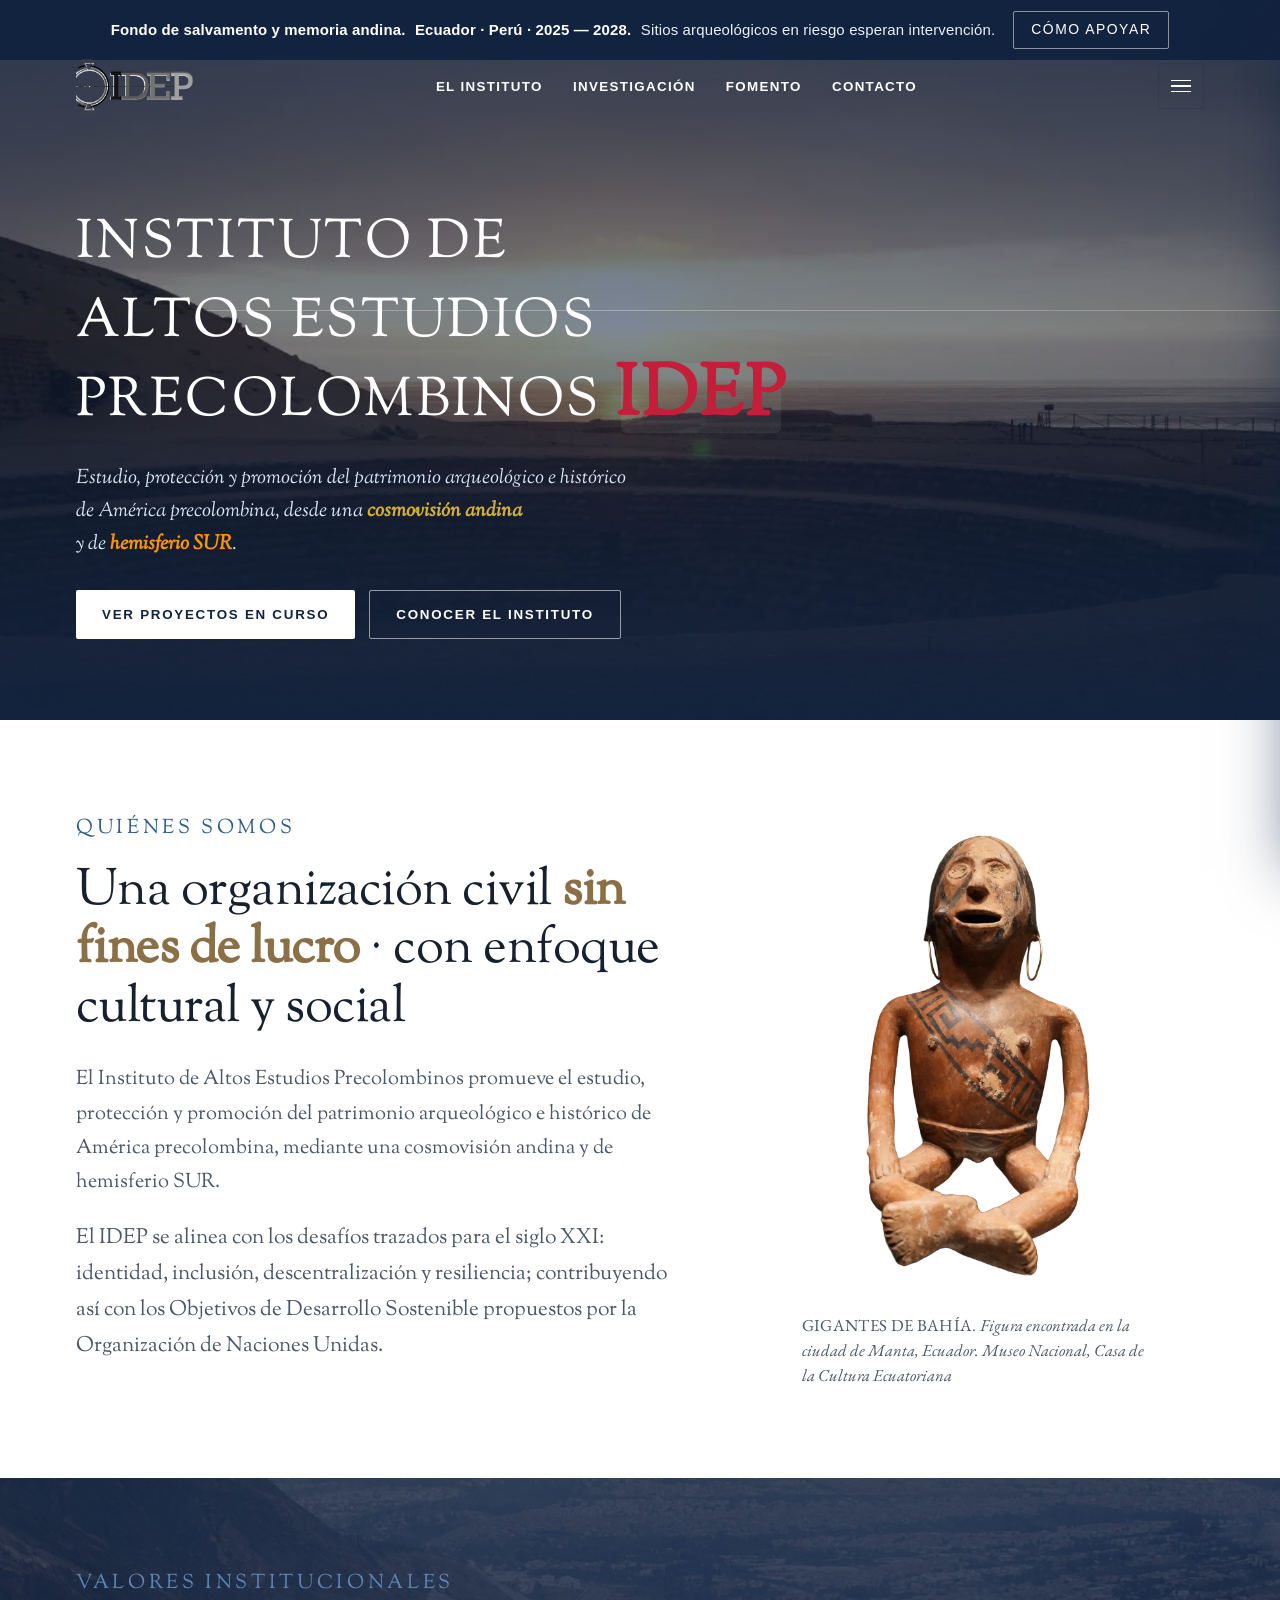
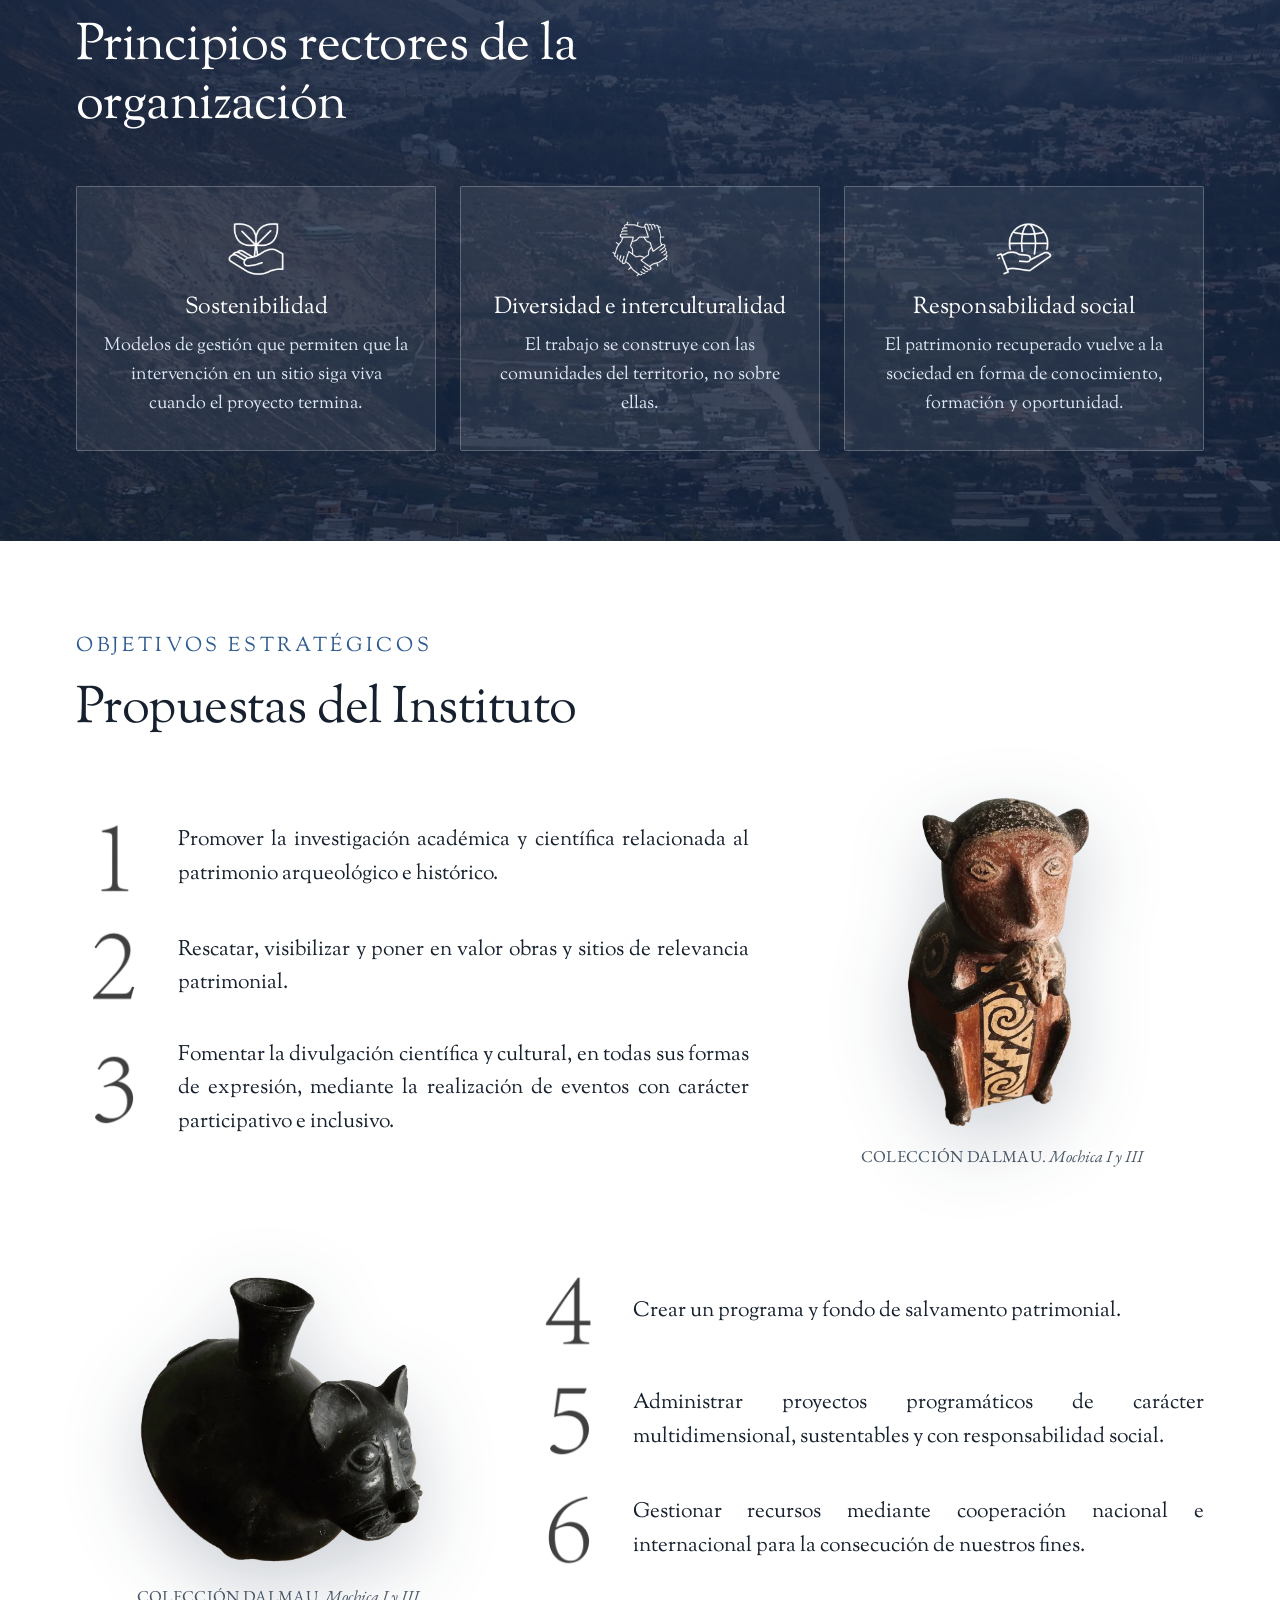
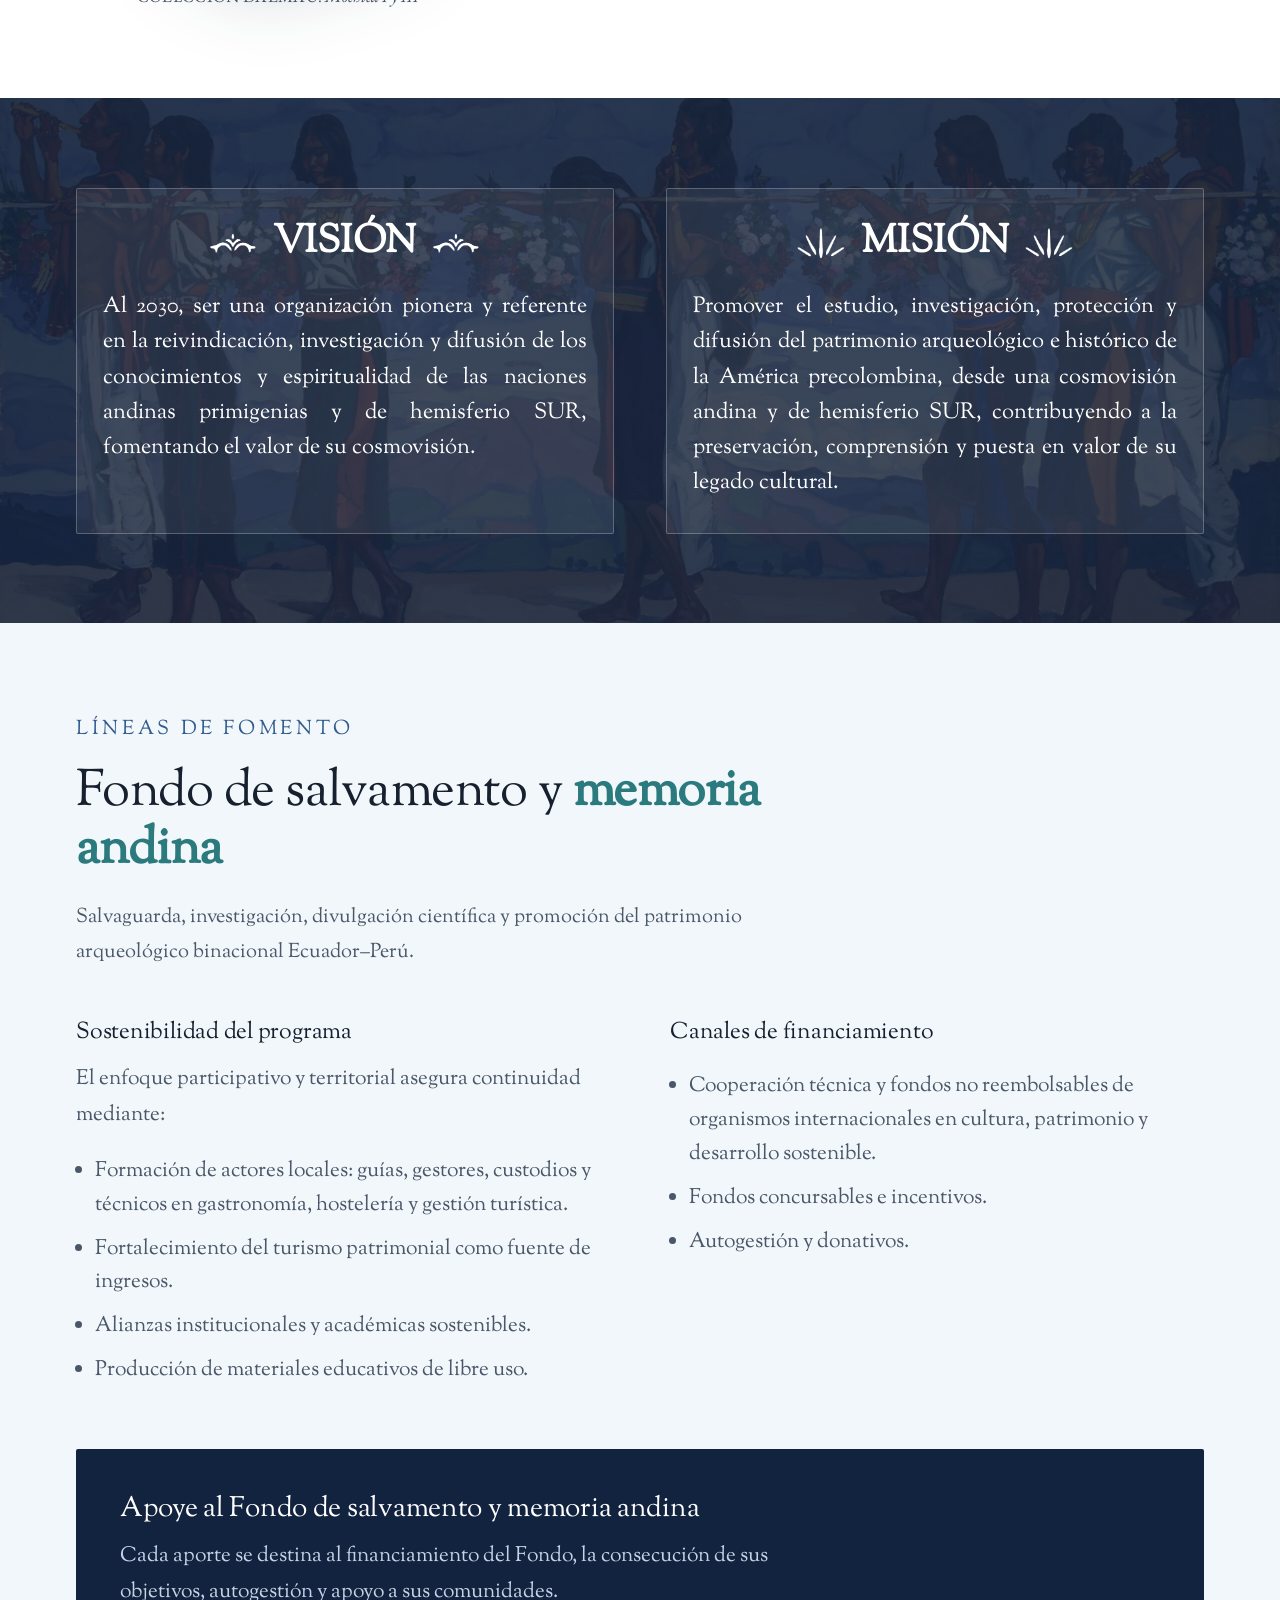
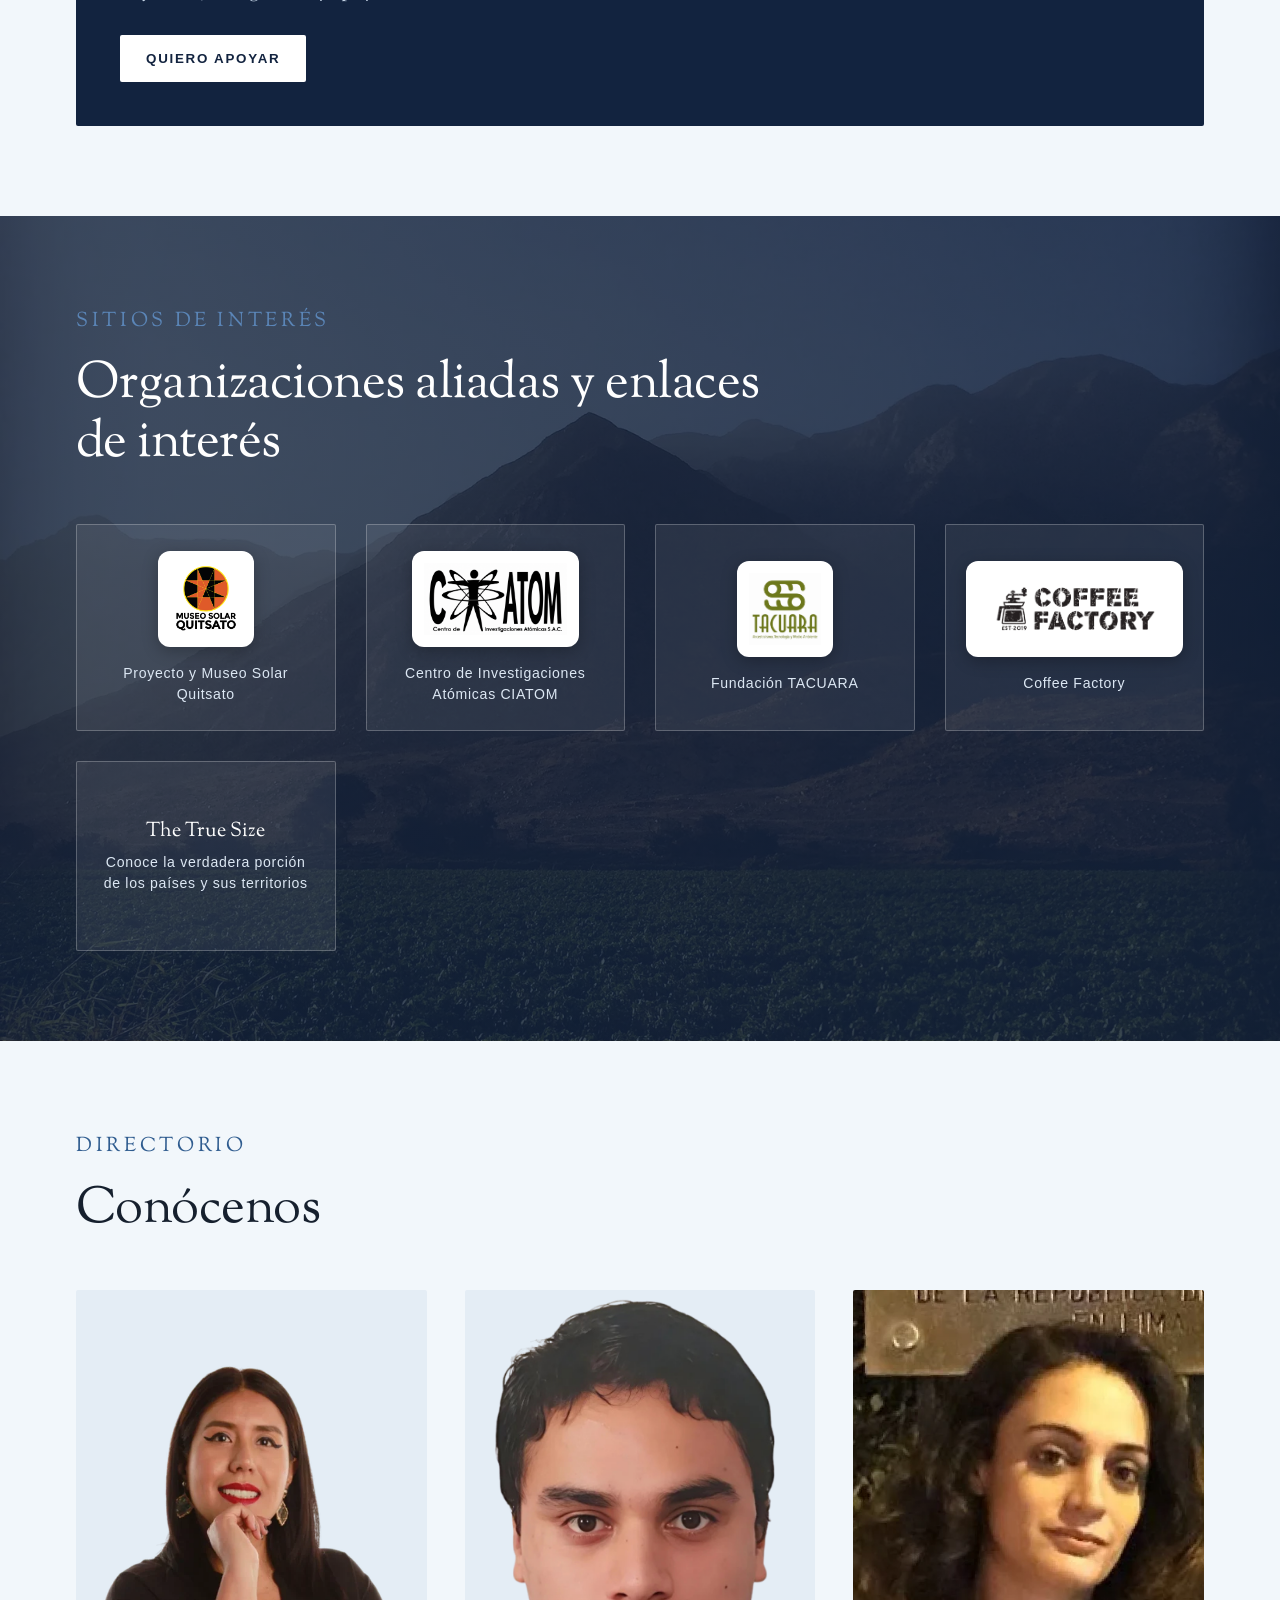
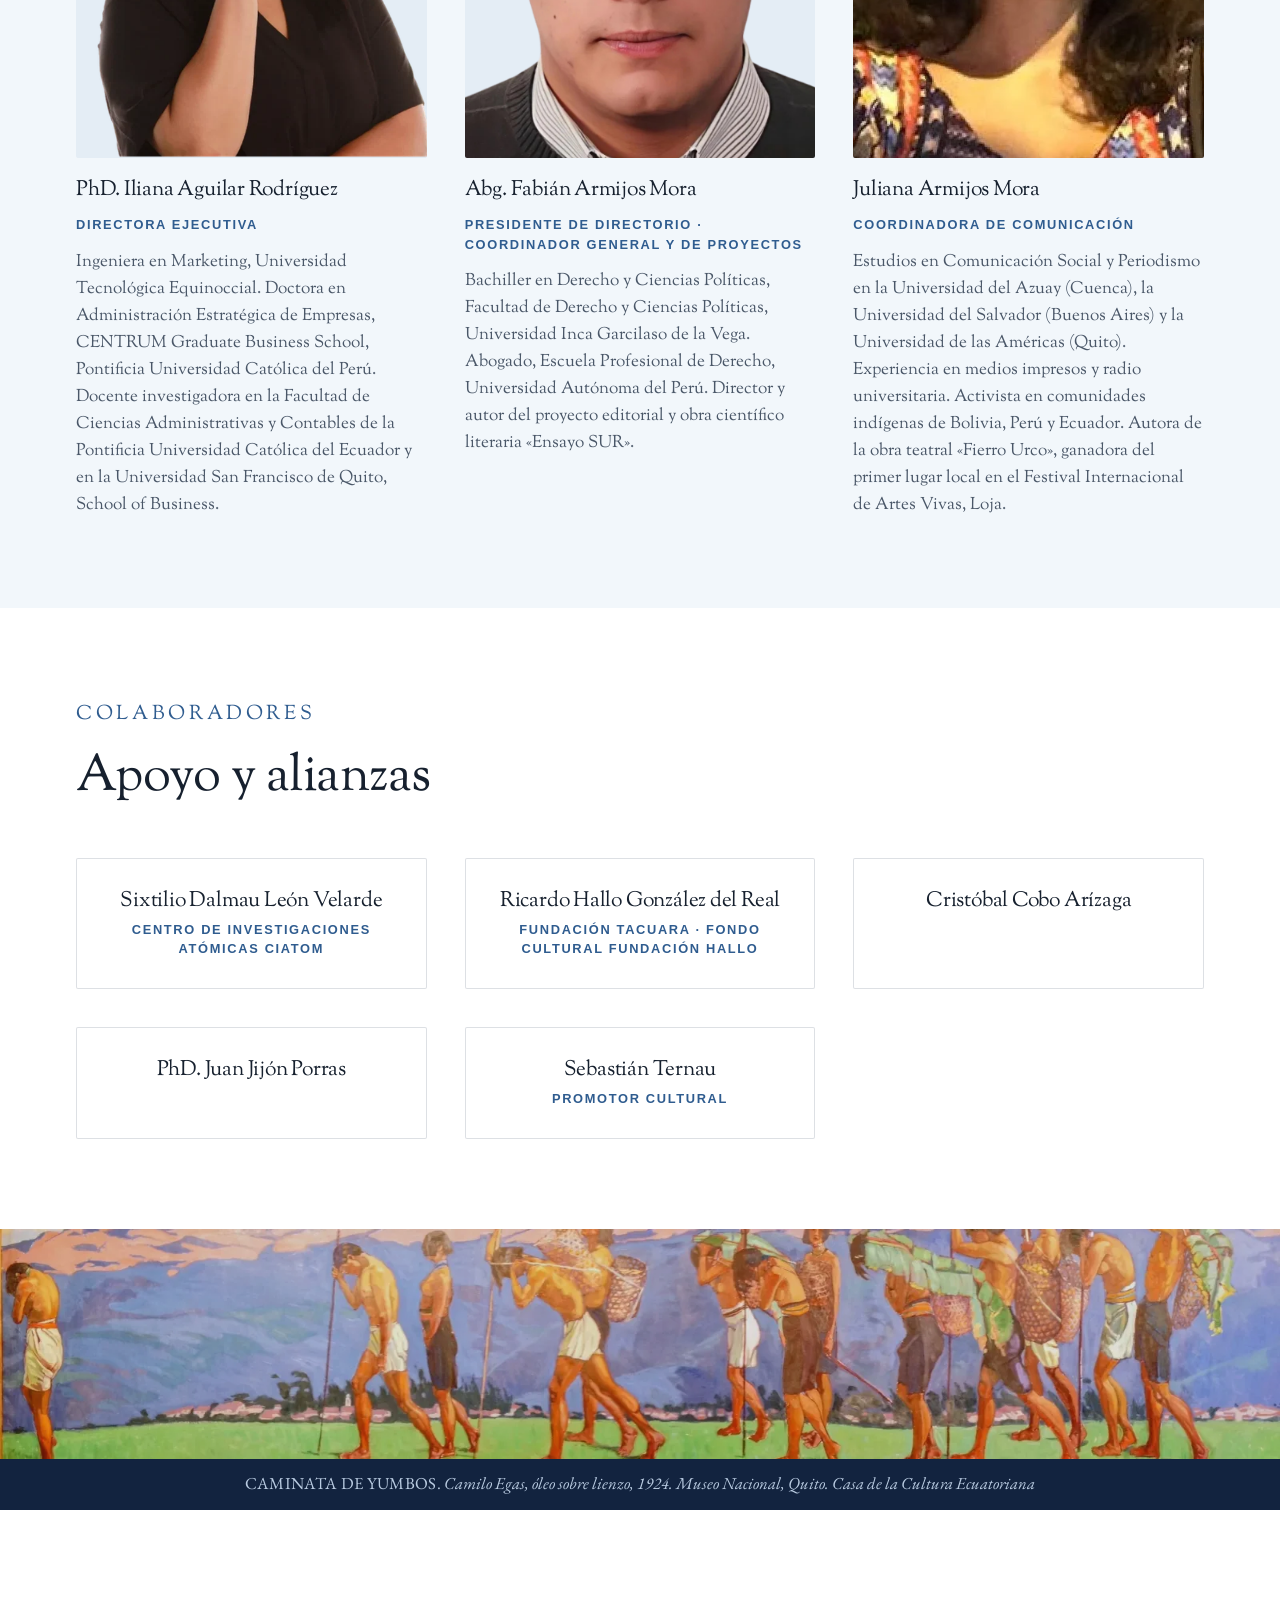
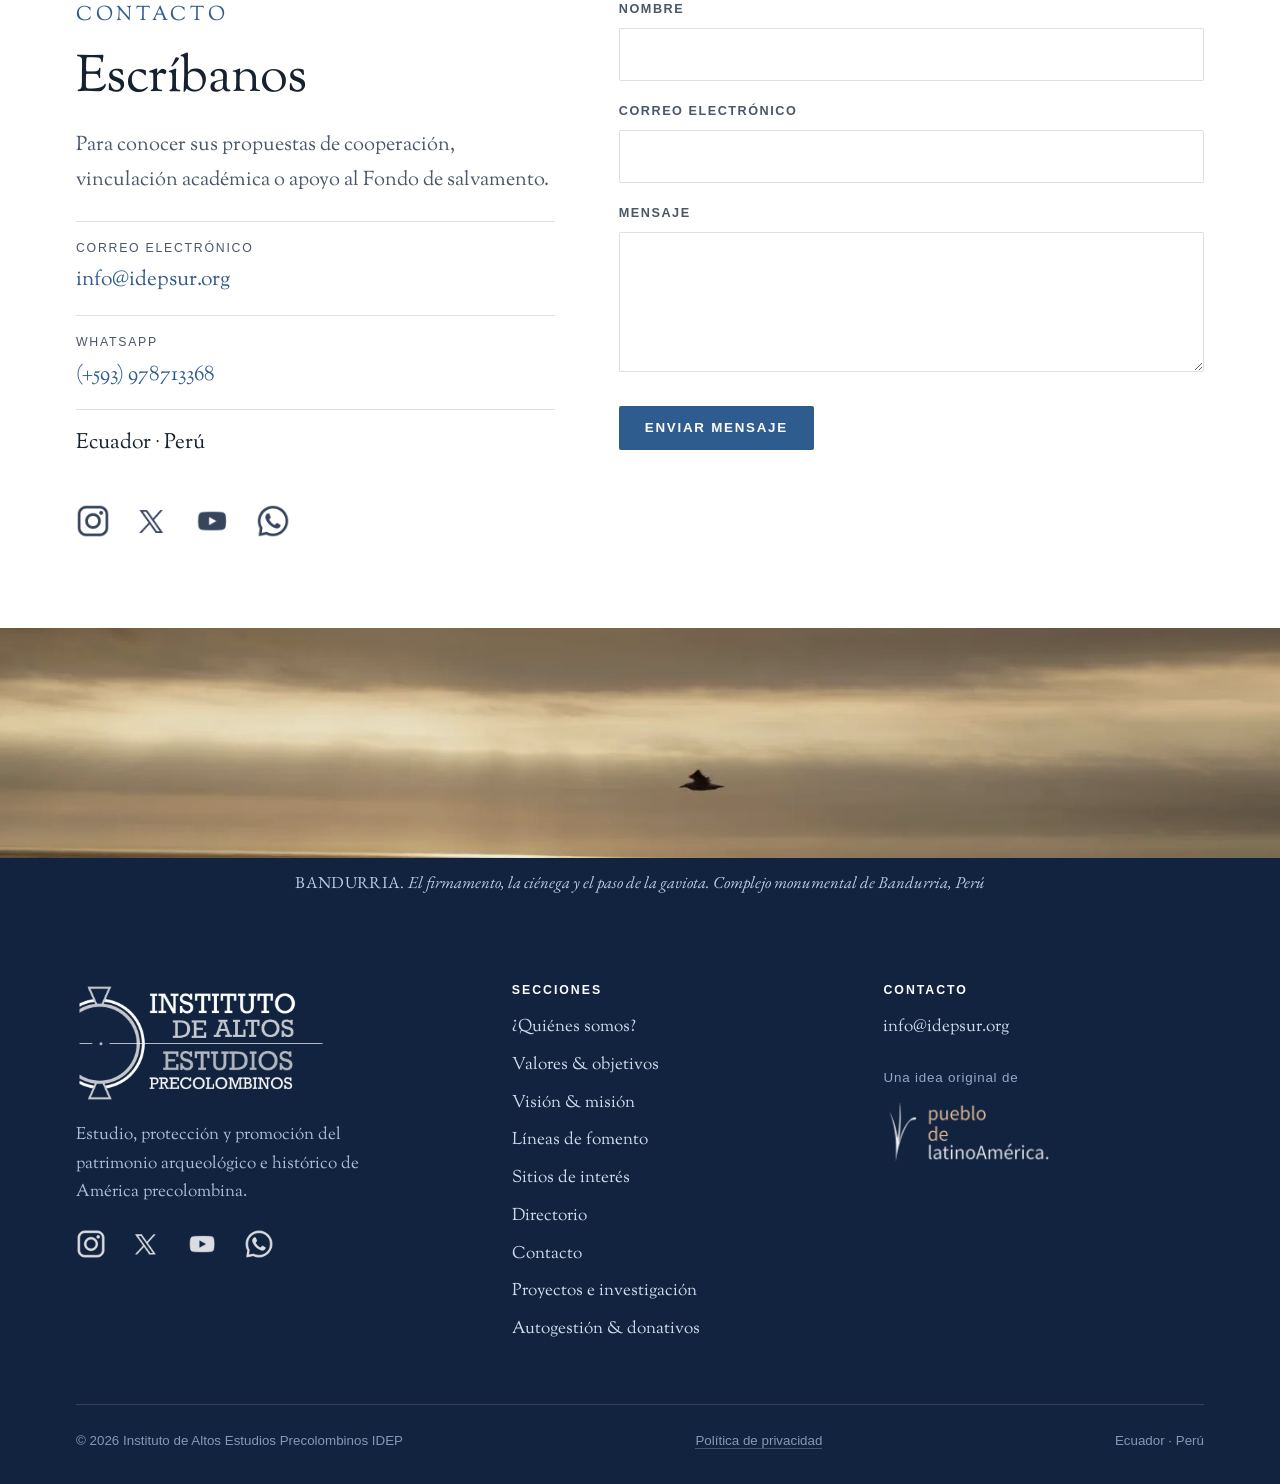
==== index.html @ 69eec89d "Add files via upload" ====
<!DOCTYPE html>
<html lang="es">
<head>
<meta charset="utf-8">
<meta name="viewport" content="width=device-width, initial-scale=1">

<!-- ===================================================================== -->
<!-- ##                                                                 ## -->
<!-- ##   QUITAR ESTA ETIQUETA ANTES DEL LANZAMIENTO OFICIAL            ## -->
<!-- ##                                                                 ## -->
<!-- ##   Mientras esté aquí, Google y los demás buscadores NO van a    ## -->
<!-- ##   mostrar el sitio en sus resultados. Es a propósito, para que  ## -->
<!-- ##   nadie encuentre la web mientras está en construcción.         ## -->
<!-- ##                                                                 ## -->
<!-- ##   El día del lanzamiento: borrar la línea <meta name="robots">  ## -->
<!-- ##   de abajo en index.html, proyectos-investigacion.html,         ## -->
<!-- ##   autogestion-donativos.html y privacidad.html.                 ## -->
<!-- ##   En gracias.html NO se borra: esa se queda siempre oculta.     ## -->
<!-- ##                                                                 ## -->
<!-- ===================================================================== -->
<meta name="robots" content="noindex, nofollow">
<!-- ===================================================================== -->

<title>IDEP · Instituto de Altos Estudios Precolombinos</title>
<meta name="description" content="Organización sin fines de lucro dedicada al estudio, protección y difusión del patrimonio arqueológico de América precolombina. Ecuador y Perú.">
<link rel="canonical" href="https://idepsur.org/">
<meta name="theme-color" content="#12233f">

<link rel="icon" href="assets/favicon.ico" sizes="any">
<link rel="icon" type="image/png" href="assets/favicon-512.png">
<link rel="apple-touch-icon" href="assets/apple-touch-icon.png">

<meta property="og:type" content="website">
<meta property="og:site_name" content="Instituto de Altos Estudios Precolombinos IDEP">
<meta property="og:locale" content="es_EC">
<meta property="og:url" content="https://idepsur.org/">
<meta property="og:title" content="IDEP · Instituto de Altos Estudios Precolombinos">
<meta property="og:description" content="Organización sin fines de lucro dedicada al estudio, protección y difusión del patrimonio arqueológico de América precolombina. Ecuador y Perú.">
<meta property="og:image" content="https://idepsur.org/assets/og-idep.jpg">
<meta property="og:image:secure_url" content="https://idepsur.org/assets/og-idep.jpg">
<meta property="og:image:type" content="image/jpeg">
<meta property="og:image:width" content="1200">
<meta property="og:image:height" content="630">
<meta name="twitter:card" content="summary_large_image">
<meta name="twitter:image" content="https://idepsur.org/assets/og-idep.jpg">

<link rel="preconnect" href="https://fonts.googleapis.com">
<link rel="preconnect" href="https://fonts.gstatic.com" crossorigin>
<link href="https://fonts.googleapis.com/css2?family=Bodoni+Moda:opsz,wght@6..96,400&family=EB+Garamond:ital@0;1&family=Sorts+Mill+Goudy:ital@0;1&display=swap" rel="stylesheet">
<link rel="stylesheet" href="assets/estilos.css">

<script src="assets/pixel.js"></script>
<noscript><img height="1" width="1" style="display:none" alt=""
src="https://www.facebook.com/tr?id=1376010187844881&ev=PageView&noscript=1"></noscript>
</head>
<body>

<!--#CHROME-SUPERIOR#-->
<!-- CORRECCIÓN 1 · la barra lleva "Ecuador · Perú · 2025 — 2028".
     Las tres frases van en <span> separados para poder quebrarlas
     en tres líneas centradas en celular (PARTE 2.7). -->
<div class="barra-apoyo">
  <div class="wrap">
    <span>
      <span class="frase"><strong>Fondo de salvamento y memoria andina.</strong></span>
      <span class="frase"><strong>Ecuador · Perú · 2025 — 2028.</strong></span>
      <span class="frase">Sitios arqueológicos en riesgo esperan intervención.</span>
    </span>
    <a href="autogestion-donativos.html">Cómo apoyar</a>
  </div>
</div>

<!-- CORRECCIÓN 2 · logo de siglas. CORRECCIÓN 3 · botón de tres líneas, sin la palabra "Menú". -->
<header class="cabecera" id="cabecera">
  <div class="wrap">
    <a class="marca" href="#inicio" aria-label="IDEP, inicio">
      <img class="logo-claro" src="assets/img/logo-fondo-oscuro-web.png" width="720" height="351" alt="IDEP">
      <img class="logo-oscuro" src="assets/img/logo-siglas-oscuro-recortado.png" width="720" height="351" alt="IDEP">
    </a>

    <!-- Submenú desplegable, solo escritorio (min-width:1024px). -->
    <nav class="nav-desk" aria-label="Secciones del sitio">
      <div class="nav-item">
        <a class="nav-titulo" href="#quienes">EL INSTITUTO</a>
        <div class="nav-panel">
          <a href="#quienes"><span class="txt">¿Quiénes somos?</span><span class="ir">Ir a la página</span></a>
          <a href="#valores"><span class="txt">Valores &amp; objetivos</span><span class="ir">Ir a la página</span></a>
          <a href="#mision"><span class="txt">Visión &amp; misión</span><span class="ir">Ir a la página</span></a>
          <a href="#enlaces"><span class="txt">Sitios de interés</span><span class="ir">Ir a la página</span></a>
          <a href="#directorio"><span class="txt">Directorio</span><span class="ir">Ir a la página</span></a>
        </div>
      </div>
      <div class="nav-item">
        <a class="nav-titulo" href="proyectos-investigacion.html#lineas">INVESTIGACIÓN</a>
        <div class="nav-panel">
          <a href="proyectos-investigacion.html#lineas"><span class="txt">Líneas de trabajo</span><span class="ir">Ir a la página</span></a>
          <a href="proyectos-investigacion.html#sitios"><span class="txt">Sitios de intervención</span><span class="ir">Ir a la página</span></a>
          <a href="proyectos-investigacion.html#divulgacion"><span class="txt">Investigación &amp; divulgación</span><span class="ir">Ir a la página</span></a>
        </div>
      </div>
      <div class="nav-item">
        <a class="nav-titulo" href="#fomento">FOMENTO</a>
        <div class="nav-panel">
          <a href="#fomento"><span class="txt">Fondo de salvamento</span><span class="ir">Ir a la página</span></a>
          <a href="autogestion-donativos.html#ensayo"><span class="txt">Ensayo SUR</span><span class="ir">Ir a la página</span></a>
          <a href="autogestion-donativos.html#paquetes"><span class="txt">Paquetes de aporte</span><span class="ir">Ir a la página</span></a>
        </div>
      </div>
      <a class="nav-titulo nav-directo" href="#contacto">CONTACTO</a>
    </nav>

    <button class="btn-menu" id="btnMenu" aria-expanded="false" aria-controls="panel" aria-label="Abrir menú">
      <span class="barras" aria-hidden="true"><i></i><i></i><i></i></span>
    </button>
  </div>
</header>

<div class="velo" id="velo"></div>

<nav class="panel" id="panel" aria-label="Menú principal">
  <div class="panel-cab">
    <span>Secciones</span>
    <button class="cerrar" id="btnCerrar" aria-label="Cerrar menú">&times;</button>
  </div>
  <div class="panel-cuerpo">
    <a class="item" href="#inicio" aria-current="page">Inicio</a>
    <a class="item" href="#quienes">¿Quiénes somos?</a>
    <a class="item" href="#valores">Valores &amp; objetivos</a>
    <a class="item" href="#mision">Visión &amp; misión</a>
    <a class="item" href="#fomento">Líneas de fomento</a>
    <a class="item" href="#enlaces">Sitios de interés</a>
    <a class="item" href="#directorio">Directorio</a>
    <a class="item" href="#contacto">Contacto</a>

    <div class="grupo-otras">
      <p class="rotulo">Explorar</p>
      <a class="item externo" href="proyectos-investigacion.html">
        <span>Proyectos e investigación</span>
        <svg viewBox="0 0 24 24" fill="none" stroke="currentColor" stroke-width="1.6"
             stroke-linecap="round" stroke-linejoin="round" aria-hidden="true">
          <path d="M18 13v6a2 2 0 0 1-2 2H5a2 2 0 0 1-2-2V8a2 2 0 0 1 2-2h6"/>
          <path d="M15 3h6v6"/><path d="M10 14L21 3"/>
        </svg>
      </a>
      <a class="item externo" href="autogestion-donativos.html">
        <span>Autogestión &amp; donativos</span>
        <svg viewBox="0 0 24 24" fill="none" stroke="currentColor" stroke-width="1.6"
             stroke-linecap="round" stroke-linejoin="round" aria-hidden="true">
          <path d="M18 13v6a2 2 0 0 1-2 2H5a2 2 0 0 1-2-2V8a2 2 0 0 1 2-2h6"/>
          <path d="M15 3h6v6"/><path d="M10 14L21 3"/>
        </svg>
      </a>
    </div>
  </div>
</nav>
<!--#/CHROME-SUPERIOR#-->

<!-- CORRECCIÓN 4 · sin el rótulo "Ecuador · Perú · 2025 — 2028" encima,
     título en mayúsculas con IDEP, y bajada sin "el", "la", "la".
     PARTE 2.2 · "IDEP" va pegado a "PRECOLOMBINOS" con un espacio duro. -->
<section class="portada" id="inicio">
  <img class="portada-fondo" id="portadaFondo" src="assets/img/hero-plaza.webp"
    srcset="assets/img/hero-plaza-800.webp 800w, assets/img/hero-plaza-1280.webp 1280w, assets/img/hero-plaza.webp 1922w"
    sizes="100vw" width="1922" height="1080" fetchpriority="high" decoding="async" alt="">
  <div class="wrap">
    <h1>INSTITUTO DE <span style="white-space:nowrap">ALTOS ESTUDIOS</span> PRECOLOMBINOS&nbsp;<strong>IDEP</strong></h1>
    <p class="sub">Estudio, protección y promoción del patrimonio arqueológico e histórico de América precolombina, desde una <span class="resalte-bold" style="color:#d4af37">cosmovisión andina</span> <span style="white-space:nowrap">y de <span class="resalte-bold" style="color:#ff9500">hemisferio SUR</span>.</span></p>
    <div class="acciones">
      <a class="btn btn-solido" href="proyectos-investigacion.html">Ver proyectos en curso</a>
      <a class="btn btn-linea" href="#quienes">Conocer el instituto</a>
    </div>
  </div>
</section>

<!-- CORRECCIÓN 10 · título sin punto final. CORRECCIÓN 11 · imagen sin fondo.
     CORRECCIÓN 24 · pie de foto del cuadro. -->
<section id="quienes">
  <div class="wrap dos-col">
    <div class="rv">
      <p class="kicker">Quiénes somos</p>
      <h2>Una organización civil <span class="resalte-bold" style="color:#8b6f47">sin fines de lucro</span> · con enfoque cultural y social</h2>
      <p class="lead" style="margin-top:24px">El Instituto de Altos Estudios Precolombinos promueve el estudio, protección y promoción del patrimonio arqueológico e histórico de América precolombina, mediante una cosmovisión andina y de hemisferio SUR.</p>
      <p style="color:var(--tinta-suave)">El IDEP se alinea con los desafíos trazados para el siglo XXI: identidad, inclusión, descentralización y resiliencia; contribuyendo así con los Objetivos de Desarrollo Sostenible propuestos por la Organización de Naciones Unidas.</p>
    </div>
    <figure class="rv">
      <img src="assets/img/pieza-sedente.webp" width="1100" height="1533" loading="lazy" decoding="async" alt="Figura cerámica precolombina en posición sedente">
      <figcaption><span class="pie-titulo">Gigantes de Bahía.</span> <em>Figura encontrada en la ciudad de Manta, Ecuador. Museo Nacional, Casa de la Cultura Ecuatoriana</em></figcaption>
    </figure>
  </div>
</section>

<!-- CORRECCIÓN 12 · título nuevo, números sin cero, íconos.
     PARTE 2.3 · los tres íconos igualados (archivos *-igual.png). -->
<section class="celeste" id="valores">
  <div class="wrap">
    <div class="cab-seccion rv">
      <p class="kicker">Valores institucionales</p>
      <h2>Principios rectores de la organización</h2>
    </div>
    <div class="valores">
      <article class="valor">
        <div class="icono"><img src="assets/img/valor-sostenibilidad-igual.png" width="400" height="400" loading="lazy" decoding="async" alt=""></div>
        <h3>Sostenibilidad</h3>
        <p>Modelos de gestión que permiten que la intervención en un sitio siga viva cuando el proyecto termina.</p>
      </article>
      <article class="valor">
        <div class="icono"><img src="assets/img/valor-diversidad-igual.png" width="400" height="400" loading="lazy" decoding="async" alt=""></div>
        <h3>Diversidad e interculturalidad</h3>
        <p>El trabajo se construye con las comunidades del territorio, no sobre ellas.</p>
      </article>
      <article class="valor">
        <div class="icono"><img src="assets/img/valor-responsabilidad-igual.png" width="400" height="400" loading="lazy" decoding="async" alt=""></div>
        <h3>Responsabilidad social</h3>
        <p>El patrimonio recuperado vuelve a la sociedad en forma de conocimiento, formación y oportunidad.</p>
      </article>
    </div>
  </div>
</section>

<!-- CORRECCIÓN 13 y PARTE 2.6 · fondo BLANCO, números grandes en Bodoni Moda
     centrados verticalmente respecto al texto, con las dos piezas.
     Sigue el modelo de mockup-objetivos.html. -->
<section id="objetivos">
  <div class="wrap">
    <div class="cab-seccion rv">
      <p class="kicker">Objetivos estratégicos</p>
      <h2>Propuestas del Instituto</h2>
    </div>

    <div class="objetivos-zona">
    <div class="bloque rv">
      <div class="objetivos-txt">
        <div class="objetivo">
          <span class="n"><img src="assets/img/numero1-objetivos-estrategicos.webp" width="320" height="320" loading="lazy" decoding="async" alt="1"></span>
          <p>Promover la investigación académica y científica relacionada al patrimonio arqueológico e histórico.</p>
        </div>
        <div class="objetivo">
          <span class="n"><img src="assets/img/numero2-objetivos-estrategicos.webp" width="320" height="320" loading="lazy" decoding="async" alt="2"></span>
          <p>Rescatar, visibilizar y poner en valor obras y sitios de relevancia patrimonial.</p>
        </div>
        <div class="objetivo">
          <span class="n"><img src="assets/img/numero3-objetivos-estrategicos.webp" width="320" height="320" loading="lazy" decoding="async" alt="3"></span>
          <p>Fomentar la divulgación científica y cultural, en todas sus formas de expresión, mediante la realización de eventos con carácter participativo e inclusivo.</p>
        </div>
      </div>
      <div class="pieza">
        <figure>
          <img src="assets/img/pieza-felino.webp" loading="lazy" decoding="async" alt="Vasija cerámica precolombina con figura felina">
          <figcaption><span class="pie-titulo">Colección DALMAU.</span> <em>Mochica I y III</em></figcaption>
        </figure>
      </div>
    </div>

    <div class="bloque invertido rv">
      <div class="pieza">
        <figure>
          <img src="assets/img/pieza-felino-negro.webp" loading="lazy" decoding="async" alt="Vasija cerámica precolombina de cerámica negra">
          <figcaption><span class="pie-titulo">Colección DALMAU.</span> <em>Mochica I y III</em></figcaption>
        </figure>
      </div>
      <div class="objetivos-txt">
        <div class="objetivo">
          <span class="n"><img src="assets/img/numero4-objetivos-estrategicos.webp" width="320" height="320" loading="lazy" decoding="async" alt="4"></span>
          <p>Crear un programa y fondo de salvamento patrimonial.</p>
        </div>
        <div class="objetivo">
          <span class="n"><img src="assets/img/numero5-objetivos-estrategicos.webp" width="320" height="320" loading="lazy" decoding="async" alt="5"></span>
          <p>Administrar proyectos programáticos de carácter multidimensional, sustentables y con responsabilidad social.</p>
        </div>
        <div class="objetivo">
          <span class="n"><img src="assets/img/numero6-objetivos-estrategicos.webp" width="320" height="320" loading="lazy" decoding="async" alt="6"></span>
          <p>Gestionar recursos mediante cooperación nacional e internacional para la consecución de nuestros fines.</p>
        </div>
      </div>
    </div>
    </div>
  </div>
</section>

<!-- Visión y misión · una sola sección con fondo compartido azul marino,
     en dos columnas iguales en escritorio y apiladas en celular. -->
<section class="vm">
  <div class="wrap vm-grid">
    <div class="vm-col" id="vision">
      <p class="titulo-vm"><img src="assets/img/simbolo-1.png" alt="" loading="lazy">Visión<img src="assets/img/simbolo-1.png" alt="" loading="lazy"></p>
      <p class="texto-vm rv">Al 2030, ser una organización pionera y referente en la reivindicación, investigación y difusión de los conocimientos y espiritualidad de las naciones andinas primigenias y de hemisferio SUR, fomentando el valor de su cosmovisión.</p>
    </div>
    <div class="vm-col" id="mision">
      <p class="titulo-vm"><img src="assets/img/simbolo-2.png" alt="" loading="lazy">Misión<img src="assets/img/simbolo-2.png" alt="" loading="lazy"></p>
      <p class="texto-vm rv">Promover el estudio, investigación, protección y difusión del patrimonio arqueológico e histórico de la América precolombina, desde una cosmovisión andina y de hemisferio SUR, contribuyendo a la preservación, comprensión y puesta en valor de su legado cultural.</p>
    </div>
  </div>
</section>

<!-- CORRECCIÓN 17 · el cuadro azul cambia de título y lleva a donativos. -->
<section class="celeste" id="fomento">
  <div class="wrap">
    <div class="cab-seccion rv">
      <p class="kicker">Líneas de fomento</p>
      <h2>Fondo de salvamento y <span class="resalte-bold" style="color:#2b7a7d">memoria andina</span></h2>
      <p class="lead">Salvaguarda, investigación, divulgación científica y promoción del patrimonio arqueológico binacional Ecuador–Perú.</p>
    </div>

    <div class="fomento-grid">
      <div class="bloque-lista rv">
        <h3>Sostenibilidad del programa</h3>
        <p style="color:var(--tinta-suave);margin-top:0">El enfoque participativo y territorial asegura continuidad mediante:</p>
        <ul>
          <li>Formación de actores locales: guías, gestores, custodios y técnicos en gastronomía, hostelería y gestión turística.</li>
          <li>Fortalecimiento del turismo patrimonial como fuente de ingresos.</li>
          <li>Alianzas institucionales y académicas sostenibles.</li>
          <li>Producción de materiales educativos de libre uso.</li>
        </ul>
      </div>
      <div class="bloque-lista rv">
        <h3>Canales de financiamiento</h3>
        <ul style="margin-top:24px">
          <li>Cooperación técnica y fondos no reembolsables de organismos internacionales en cultura, patrimonio y desarrollo sostenible.</li>
          <li>Fondos concursables e incentivos.</li>
          <li>Autogestión y donativos.</li>
        </ul>
      </div>
    </div>

    <div class="caja-apoyo rv">
      <h3>Apoye al Fondo de salvamento y memoria andina</h3>
      <p>Cada aporte se destina al financiamiento del Fondo, la consecución de sus objetivos, autogestión y apoyo a sus comunidades.</p>
      <a class="btn btn-solido" href="autogestion-donativos.html">Quiero apoyar</a>
    </div>
  </div>
</section>

<!-- CORRECCIÓN 19 · título nuevo. PARTE 2.10 · cuatro logos y una entrada de solo texto. -->
<section id="enlaces">
  <div class="wrap">
    <div class="cab-seccion rv">
      <p class="kicker">Sitios de interés</p>
      <h2>Organizaciones aliadas y enlaces de interés</h2>
    </div>
    <div class="aliados">
      <a class="aliado rv" href="https://quitsato.org/" target="_blank" rel="noopener">
        <span class="marco"><img src="assets/img/aliados/quitsato.png" width="512" height="512" loading="lazy" decoding="async" alt="Quitsato"></span>
        <span class="nombre">Proyecto y Museo Solar Quitsato</span>
      </a>
      <a class="aliado rv" href="https://ciatom.com/" target="_blank" rel="noopener">
        <span class="marco"><img src="assets/img/aliados/ciatom.png" width="1768" height="890" loading="lazy" decoding="async" alt="CIATOM"></span>
        <span class="nombre">Centro de Investigaciones Atómicas CIATOM</span>
      </a>
      <a class="aliado rv" href="https://www.instagram.com/tacuara.ec/" target="_blank" rel="noopener">
        <span class="marco"><img src="assets/img/aliados/tacuara.png" width="1254" height="1254" loading="lazy" decoding="async" alt="Fundación TACUARA"></span>
        <span class="nombre">Fundación TACUARA</span>
      </a>
      <div class="aliado rv">
        <span class="marco"><img src="assets/img/aliados/coffee-factory.png" width="1743" height="648" loading="lazy" decoding="async" alt="Coffee Factory"></span>
        <span class="nombre">Coffee Factory</span>
      </div>
      <a class="aliado solo-texto rv" href="https://thetruesize.com/" target="_blank" rel="noopener">
        <span class="titulo">The True Size</span>
        <span class="nombre">Conoce la verdadera porción de los países y sus territorios</span>
      </a>
    </div>
  </div>
</section>

<!-- CORRECCIÓN 20 · "Directiva" pasa a "Directorio" y el título a "Conócenos".
     PARTE 2.4 · es una sección separada de "Quiénes somos".
     PARTE 2.5 · Juliana queda con el recuadro de fotografía pendiente.
     Va justo antes de Contacto, en el mismo orden que el menú. -->
<section class="celeste" id="directorio">
  <div class="wrap">
    <div class="cab-seccion rv">
      <p class="kicker">Directorio</p>
      <h2>Conócenos</h2>
    </div>
    <div class="equipo">
      <article class="persona recorte-transparente rv">
        <div class="retrato"><img src="assets/img/equipo-iliana.webp" width="750" height="1000" loading="lazy" decoding="async" alt="PhD. Iliana Aguilar Rodríguez"></div>
        <h3>PhD. Iliana Aguilar Rodríguez</h3>
        <p class="cargo">Directora Ejecutiva</p>
        <p class="bio">Ingeniera en Marketing, Universidad Tecnológica Equinoccial. Doctora en Administración Estratégica de Empresas, CENTRUM Graduate Business School, Pontificia Universidad Católica del Perú. Docente investigadora en la Facultad de Ciencias Administrativas y Contables de la Pontificia Universidad Católica del Ecuador y en la Universidad San Francisco de Quito, School of Business.</p>
      </article>
      <article class="persona recorte-transparente rv" style="--zoom:1">
        <div class="retrato"><img src="assets/img/equipo-fabian-1.png" width="600" height="600" loading="lazy" decoding="async" alt="Abg. Fabián Armijos Mora"></div>
        <h3>Abg. Fabián Armijos Mora</h3>
        <p class="cargo">Presidente de Directorio · Coordinador General y de Proyectos</p>
        <p class="bio">Bachiller en Derecho y Ciencias Políticas, Facultad de Derecho y Ciencias Políticas, Universidad Inca Garcilaso de la Vega. Abogado, Escuela Profesional de Derecho, Universidad Autónoma del Perú. Director y autor del proyecto editorial y obra científico literaria «Ensayo SUR».</p>
      </article>
      <article class="persona rv">
        <div class="retrato"><img src="assets/img/juliana-armijos-mora.webp" width="683" height="599" loading="lazy" decoding="async" alt="Juliana Armijos Mora"></div>
        <h3>Juliana Armijos Mora</h3>
        <p class="cargo">Coordinadora de Comunicación</p>
        <p class="bio">Estudios en Comunicación Social y Periodismo en la Universidad del Azuay (Cuenca), la Universidad del Salvador (Buenos Aires) y la Universidad de las Américas (Quito). Experiencia en medios impresos y radio universitaria. Activista en comunidades indígenas de Bolivia, Perú y Ecuador. Autora de la obra teatral «Fierro Urco», ganadora del primer lugar local en el Festival Internacional de Artes Vivas, Loja.</p>
      </article>
    </div>
  </div>
</section>

<!-- Colaboradores: mismo formato que el Directorio, pero sin foto. -->
<section id="colaboradores">
  <div class="wrap">
    <div class="cab-seccion rv">
      <p class="kicker">Colaboradores</p>
      <h2>Apoyo y alianzas</h2>
    </div>
    <div class="equipo">
      <article class="persona sin-foto rv">
        <h3>Sixtilio Dalmau León Velarde</h3>
        <p class="cargo">Centro de Investigaciones Atómicas CIATOM</p>
      </article>
      <article class="persona sin-foto rv">
        <h3>Ricardo Hallo González del Real</h3>
        <p class="cargo">Fundación Tacuara · Fondo cultural Fundación Hallo</p>
      </article>
      <article class="persona sin-foto rv">
        <h3>Cristóbal Cobo Arízaga</h3>
      </article>
      <article class="persona sin-foto rv">
        <h3>PhD. Juan Jijón Porras</h3>
      </article>
      <article class="persona sin-foto rv">
        <h3>Sebastián Ternau</h3>
        <p class="cargo">Promotor Cultural</p>
      </article>
    </div>
  </div>
</section>

<div class="franja">
  <div class="marco"><img src="assets/img/franja-yumbos.webp"
    srcset="assets/img/franja-yumbos-900.webp 900w, assets/img/franja-yumbos-1600.webp 1600w, assets/img/franja-yumbos.webp 2400w"
    sizes="100vw" width="2400" height="578" loading="lazy" decoding="async"
    alt="Caminata de yumbos, óleo de Camilo Egas"></div>
  <figcaption><span class="pie-titulo">Caminata de yumbos.</span> <em>Camilo Egas, óleo sobre lienzo, 1924. Museo Nacional, Quito. Casa de la Cultura Ecuatoriana</em></figcaption>
</div>

<!-- CORRECCIÓN 21 · solo info@idepsur.org y el texto nuevo. -->
<section id="contacto">
  <div class="wrap contacto-grid">
    <div class="rv">
      <p class="kicker">Contacto</p>
      <h2>Escríbanos</h2>
      <p class="lead" style="margin-top:20px">Para conocer sus propuestas de cooperación, vinculación académica o apoyo al Fondo de salvamento.</p>
      <ul class="correos">
        <li><span class="rol">Correo electrónico</span><a href="mailto:info@idepsur.org">info@idepsur.org</a></li>
        <li><span class="rol">WhatsApp</span><a href="https://wa.me/593978713368" target="_blank" rel="noopener">(+593) 978713368</a></li>
        <li>Ecuador · Perú</li>
      </ul>
      <!-- PARTE 2.11 · misma fila de iconos, aquí en la versión oscura. -->
      <div class="redes grande" style="margin-top:26px">
        <a href="https://www.instagram.com/pueblodelatinoamerica/" target="_blank" rel="noopener" aria-label="Instagram"><img src="assets/img/icono-instagram.png" width="160" height="160" loading="lazy" decoding="async" alt="Instagram"></a>
        <a href="https://x.com/IdepSur" target="_blank" rel="noopener" aria-label="X"><img src="assets/img/icono-x.png" width="160" height="160" loading="lazy" decoding="async" alt="X"></a>
        <a href="https://www.youtube.com/playlist?list=PLWsQ3fmvFlFwiF9nfafirtIRTWFQOVO8X" target="_blank" rel="noopener" aria-label="YouTube"><img src="assets/img/icono-youtube.png" width="160" height="160" loading="lazy" decoding="async" alt="YouTube"></a>
        <a href="https://wa.me/593978713368" target="_blank" rel="noopener" aria-label="WhatsApp"><img src="assets/img/icono-whatsapp.png" width="160" height="160" loading="lazy" decoding="async" alt="WhatsApp"></a>
      </div>
    </div>
    <div class="rv">
      <form id="formContacto">
        <label for="nombre">Nombre</label>
        <input type="text" id="nombre" name="nombre" autocomplete="name" required>
        <label for="correo">Correo electrónico</label>
        <input type="email" id="correo" name="correo" autocomplete="email" required>
        <label for="mensaje">Mensaje</label>
        <textarea id="mensaje" name="mensaje" required></textarea>
        <button class="btn btn-azul" type="submit">Enviar mensaje</button>
        <p class="aviso-form" id="avisoForm"></p>
      </form>
    </div>
  </div>
</section>

<!-- CORRECCIÓN 22 · franja entre contacto y el pie. -->
<div class="franja">
  <div class="marco"><img src="assets/img/franja-bandurria.webp"
    srcset="assets/img/franja-bandurria-900.webp 900w, assets/img/franja-bandurria-1600.webp 1600w, assets/img/franja-bandurria.webp 2400w"
    sizes="100vw" width="2400" height="662" loading="lazy" decoding="async"
    alt="Vista del complejo monumental de Bandurria, Perú"></div>
  <figcaption><span class="pie-titulo">Bandurria.</span> <em>El firmamento, la ciénega y el paso de la gaviota. Complejo monumental de Bandurria, Perú</em></figcaption>
</div>

<!--#CHROME-INFERIOR#-->
<footer class="pie">
  <div class="wrap">
    <div class="pie-grid">
      <div>
        <img class="logo" src="assets/img/logo-blanco-solido-recortado.png" width="720" height="345" loading="lazy" decoding="async" alt="IDEP">
        <p style="max-width:38ch;margin:0">Estudio, protección y promoción del patrimonio arqueológico e histórico de América precolombina.</p>
        <!-- PARTE 2.11 · los cuatro iconos en fila, mismo tamaño y mismo color. -->
        <div class="redes">
          <a href="https://www.instagram.com/pueblodelatinoamerica/" target="_blank" rel="noopener" aria-label="Instagram"><img src="assets/img/icono-blanco-instagram.png" width="160" height="160" loading="lazy" decoding="async" alt="Instagram"></a>
          <a href="https://x.com/IdepSur" target="_blank" rel="noopener" aria-label="X"><img src="assets/img/icono-blanco-x.png" width="160" height="160" loading="lazy" decoding="async" alt="X"></a>
          <a href="https://www.youtube.com/playlist?list=PLWsQ3fmvFlFwiF9nfafirtIRTWFQOVO8X" target="_blank" rel="noopener" aria-label="YouTube"><img src="assets/img/icono-blanco-youtube.png" width="160" height="160" loading="lazy" decoding="async" alt="YouTube"></a>
          <a href="https://wa.me/593978713368" target="_blank" rel="noopener" aria-label="WhatsApp"><img src="assets/img/icono-blanco-whatsapp.png" width="160" height="160" loading="lazy" decoding="async" alt="WhatsApp"></a>
        </div>
      </div>
      <div>
        <h4>Secciones</h4>
        <ul>
          <li><a href="#quienes">¿Quiénes somos?</a></li>
          <li><a href="#valores">Valores &amp; objetivos</a></li>
          <li><a href="#mision">Visión &amp; misión</a></li>
          <li><a href="#fomento">Líneas de fomento</a></li>
          <li><a href="#enlaces">Sitios de interés</a></li>
          <li><a href="#directorio">Directorio</a></li>
          <li><a href="#contacto">Contacto</a></li>
          <li><a href="proyectos-investigacion.html">Proyectos e investigación</a></li>
          <li><a href="autogestion-donativos.html">Autogestión &amp; donativos</a></li>
        </ul>
      </div>
      <div>
        <h4>Contacto</h4>
        <!-- CORRECCIÓN 23 · un solo correo. -->
        <ul>
          <li><a href="mailto:info@idepsur.org">info@idepsur.org</a></li>
        </ul>
        <p class="idea">Una idea original de</p>
        <img class="logo-2" src="assets/img/pueblo-de-latinoamerica.webp" width="700" height="279" loading="lazy" decoding="async" alt="pueblo de latinoAmérica">
      </div>
    </div>
    <div class="legal">
      <span>© <span id="anio">2026</span> Instituto de Altos Estudios Precolombinos IDEP</span>
      <span><a href="privacidad.html">Política de privacidad</a></span>
      <span>Ecuador · Perú</span>
    </div>
  </div>
</footer>
<!--#/CHROME-INFERIOR#-->

<script src="assets/menu.js"></script>
</body>
</html>
---- assets/estilos.css ----
/* =====================================================================
   IDEP · Hoja de estilos compartida.
   Reconstruida desde index-original.html con las 24 correcciones.
   La usan: index.html, proyectos-investigacion.html,
   autogestion-donativos.html, gracias.html y privacidad.html.
   ===================================================================== */

:root{
  --marino:#12233f;
  --marino-2:#1b3357;
  --azul:#2f5c8f;
  --azul-claro:#5b86b8;
  --celeste:#e4edf5;
  --celeste-2:#f2f7fb;
  --blanco:#ffffff;
  --tinta:#16202e;
  --tinta-suave:#4a5768;
  --linea:rgba(18,35,63,.14);
  --serif:'Sorts Mill Goudy','Iowan Old Style',Georgia,'Times New Roman',serif;
  --sans:-apple-system,BlinkMacSystemFont,'Segoe UI',Roboto,Helvetica,Arial,sans-serif;
  --num:'Bodoni Moda',Didot,'Times New Roman',serif;
  --cursiva:'EB Garamond',Georgia,serif;
  --ancho:1180px;
  --logo:46px;          /* casi el alto del botón del menú */
  --cab:62px;           /* logo/botón (46) + 8 arriba + 8 abajo */
  --barra-h:44px;        /* alto de la barra de apoyo en escritorio (una sola línea) */
}
*{box-sizing:border-box}
html{scroll-behavior:smooth; scroll-padding-top:calc(var(--cab) + 10px)}
body{
  margin:0; background:var(--blanco); color:var(--tinta);
  font-family:var(--serif); font-size:19px; line-height:1.72;
  -webkit-font-smoothing:antialiased; overflow-x:hidden;
}
img{max-width:100%; height:auto; display:block}
a{color:inherit}
.wrap{width:100%; max-width:var(--ancho); margin:0 auto; padding:0 clamp(18px,4vw,26px)}

/* ---------- Tipografía ---------- */
h1,h2,h3,h4{font-weight:400; line-height:1.14; margin:0; letter-spacing:-.01em}
h2{font-size:clamp(1.9rem,4vw,3rem)}
h3{font-size:clamp(1.3rem,2.2vw,1.7rem)}

/* CORRECCIÓN 9 · rótulo de sección en Sorts Mill Goudy, mayúsculas y algo mayor */
.kicker{
  font-family:var(--serif); font-size:clamp(.85rem,3.2vw,1.15rem);
  letter-spacing:clamp(.08em,.6vw,.18em); text-transform:uppercase;
  color:var(--azul); margin:0 0 16px; font-weight:400;
}
.kicker.claro{color:var(--azul-claro)}
.lead{font-size:clamp(1.08rem,1.6vw,1.3rem); color:var(--tinta-suave); line-height:1.68}

/* ---------- Palabras resaltadas ----------
   .resalte-bold: negrita; el color de cada palabra va aparte, inline
   por palabra (cada una tiene su propio color pedido). .resalte y
   .resalte-claro quedan de respaldo por si algo no se migró. */
.resalte{color:#a8c8e8}
.resalte-claro{color:#2f5c8f}
.resalte-bold{font-weight:700}

/* Pies de foto · estructura fija en todo el sitio:
   <span class="pie-titulo">TÍTULO.</span> <em>texto descriptivo</em>
   El título va en mayúsculas y SIN cursiva; el texto va en cursiva. */
figure{margin:0}
figcaption,.pie-foto{
  font-family:var(--cursiva); font-style:normal; font-size:.95rem;
  color:var(--tinta-suave); margin-top:12px; line-height:1.5; letter-spacing:0;
}
.pie-titulo{font-style:normal; text-transform:uppercase; letter-spacing:.02em}
figcaption em,.pie-foto em{font-style:italic}
section.marino figcaption,.franja figcaption{color:#b9cbe1}

/* ---------- CORRECCIÓN 1 · Barra superior ---------- */
.barra-apoyo{
  background:var(--marino); color:#e9f0f8; font-family:var(--sans);
  font-size:.85rem; letter-spacing:.01em;
}
.barra-apoyo .wrap{
  display:flex; align-items:center; justify-content:center; gap:18px;
  flex-wrap:wrap; padding-top:11px; padding-bottom:11px; text-align:center;
}
.barra-apoyo strong{font-weight:600; color:#fff}
.barra-apoyo a{
  color:#fff; text-decoration:none; border:1px solid rgba(255,255,255,.5);
  padding:6px 17px; border-radius:2px; font-size:.79rem; letter-spacing:.11em;
  text-transform:uppercase; white-space:nowrap; transition:background .25s,border-color .25s;
}
.barra-apoyo a:hover{background:#fff; color:var(--marino); border-color:#fff}
/* Las tres frases son <span> separados: en escritorio van seguidos,
   en celular cada uno cae en su propia línea (ver responsive). */
.barra-apoyo .frase{display:inline}
.barra-apoyo .frase + .frase{margin-left:.35em}

/* ---------- CORRECCIONES 2 y 3 · Cabecera ---------- */
.cabecera{
  position:sticky; top:0; z-index:60; background:rgba(255,255,255,.96);
  backdrop-filter:saturate(160%) blur(9px); border-bottom:1px solid var(--linea);
  transition:box-shadow .3s;
  --cab-color:var(--tinta);
}
.cabecera.fija{box-shadow:0 8px 26px -22px rgba(18,35,63,.55)}
.cabecera .wrap{display:flex; align-items:center; justify-content:space-between;
  gap:20px; height:var(--cab)}
/* Cabecera compacta y centrada: para autogestion-donativos.html,
   proyectos-investigacion.html, gracias.html y privacidad.html
   (index.html no lleva esta clase, se queda como está). Redefine --cab
   solo dentro de la cabecera (no toca el resto del sitio, que sigue
   usando los 62px de siempre para calcular scroll-padding, etc.), así
   .wrap la hereda sin tocar su propia regla. */
.cabecera.compacta{--cab:76px}
.cabecera.compacta .marca img{margin-bottom:5px}
/* El logo claro y el oscuro ocupan la misma celda (grid-area 1/1) y se
   cruzan con opacidad; cuál se ve depende de --cab-color (ver más abajo,
   punto 1 de la cabecera transparente, solo activo en escritorio). */
.marca{display:grid; align-items:center}
.marca img{grid-area:1/1; height:var(--logo); width:auto; transition:opacity .35s ease}
.marca .logo-claro{opacity:0; pointer-events:none}
.btn-menu{display:flex; align-items:center; justify-content:center; background:none;
  cursor:pointer; border:1px solid var(--linea); border-radius:2px;
  width:46px; height:46px; color:var(--cab-color); padding:0; flex:0 0 auto;
  transition:color .35s ease}
.btn-menu:hover{border-color:var(--azul); color:var(--azul)}
/* El menú de 4 títulos (submenú desplegable) es exclusivo de escritorio;
   en celular no se ve. Se reactiva en el bloque de 1024px más abajo. */
.nav-desk{display:none}
.barras{display:inline-flex; flex-direction:column; gap:4px; width:20px}
.barras i{height:1.5px; background:currentColor; display:block;
  transition:transform .3s,opacity .3s}
.abierto .barras i:nth-child(1){transform:translateY(5.5px) rotate(45deg)}
.abierto .barras i:nth-child(2){opacity:0}
.abierto .barras i:nth-child(3){transform:translateY(-5.5px) rotate(-45deg)}

/* ---------- Menú desplegable (mockup-menu.html) ---------- */
.velo{position:fixed; inset:0; background:rgba(10,20,36,.45); opacity:0; visibility:hidden;
  transition:opacity .3s,visibility .3s; z-index:55}
.velo.on{opacity:1; visibility:visible}
.panel{position:fixed; top:0; right:0; z-index:70; width:min(430px,100%);
  height:100dvh; max-height:100dvh; background:#fff; transform:translateX(100%);
  transition:transform .35s ease; display:flex; flex-direction:column;
  box-shadow:-20px 0 60px -30px rgba(18,35,63,.6)}
.panel.on{transform:none}
/* La cabecera del panel nunca se encoge: el botón de cerrar queda
   siempre visible aunque la lista sea más alta que la pantalla. */
.panel-cab{flex:0 0 auto; display:flex; align-items:center; justify-content:space-between;
  padding:0 24px; min-height:var(--cab); border-bottom:1px solid var(--linea); background:#fff}
.panel-cab span{font-family:var(--sans); font-size:.72rem; letter-spacing:.16em;
  text-transform:uppercase; color:var(--tinta-suave); font-weight:600}
.cerrar{background:none; border:1px solid var(--linea); border-radius:2px; cursor:pointer;
  width:40px; height:40px; font-size:1.2rem; line-height:1; color:var(--tinta); flex:0 0 auto}
.cerrar:hover{border-color:var(--azul); color:var(--azul)}
/* El cuerpo es lo único que se desplaza. */
.panel-cuerpo{flex:1 1 auto; min-height:0; overflow-y:auto; -webkit-overflow-scrolling:touch;
  padding:4px 24px calc(18px + env(safe-area-inset-bottom))}
/* Espaciado ajustado para que las diez secciones entren sin desplazar,
   tanto en computadora como en celular. */
.panel a.item{display:block; text-decoration:none; padding:11px 0;
  border-bottom:1px solid var(--linea); font-size:1rem;
  text-transform:uppercase; letter-spacing:.06em; line-height:1.3}
.panel a.item:hover{color:var(--azul)}
.panel a.item[aria-current="page"]{color:var(--azul)}
/* Grupo "Explorar": páginas separadas, con flecha hacia afuera */
.grupo-otras{margin-top:4px; padding-top:14px; position:relative}
.grupo-otras::before{content:''; position:absolute; top:0; left:0; right:0; height:1px;
  background:var(--linea)}
.grupo-otras .rotulo{font-family:var(--sans); font-size:.68rem; letter-spacing:.16em;
  text-transform:uppercase; color:var(--azul-claro); margin:0 0 2px; font-weight:600}
.panel a.externo{display:flex; align-items:center; justify-content:space-between; gap:10px}
.panel a.externo svg{flex:0 0 auto; width:15px; height:15px; opacity:.55}
.panel a.externo:hover svg{opacity:1}
@media (max-height:480px){
  .panel-cab{min-height:54px}
  .panel a.item{padding:11px 0; font-size:.95rem}
}

/* ---------- CORRECCIONES 4 y 5 · Portada ---------- */
.portada{position:relative; padding:0;
  min-height:clamp(460px,calc(86vh - var(--cab)),660px);
  display:flex; align-items:center; overflow:hidden; background:var(--marino)}
.portada-fondo{position:absolute; inset:0; width:100%; height:100%; object-fit:cover;
  opacity:.62; will-change:transform}
.portada::after{content:''; position:absolute; inset:0;
  background:linear-gradient(180deg,rgba(18,35,63,.55) 0%,rgba(18,35,63,.25) 42%,rgba(18,35,63,.93) 100%)}
/* Menos relleno arriba que abajo: el bloque queda ópticamente centrado
   o apenas por encima del centro, sin aire de más por encima del título. */
.portada .wrap{position:relative; z-index:2; color:#fff;
  padding-top:clamp(26px,3.5vw,44px); padding-bottom:clamp(44px,6vw,76px)}
/* Tamaño reducido un 15% respecto al original clamp(1.9rem,5vw,3.9rem).
   line-height más generoso (en vez de 1.22) para que las tres líneas
   queden a la misma distancia entre sí: IDEP es más grande que el resto
   y, si no, su propia línea quedaría con más aire que las otras dos. */
.portada h1{font-size:clamp(1.615rem,4.25vw,3.315rem); max-width:26ch;
  letter-spacing:.045em; line-height:1.45}
/* IDEP domina el título: 30% más grande, negrita y en verde intermedio,
   sin línea decorativa ni subrayado. line-height:1 en el propio <strong>
   para que no sume más aire encima del que ya da el line-height del h1. */
.portada h1 strong{
  position:relative; display:inline-block; white-space:nowrap;
  font-weight:700; color:#c41e3a; font-size:1.3em; line-height:1;
  transition:color .35s ease;
}
/* Cuadro blanco translúcido detrás de IDEP (mismo blanco al 7% que las
   tarjetas de Valores). Va centrado detrás del texto con z-index:-1, así
   queda por delante del fondo del hero pero por detrás de las siglas.
   Tamaño de celular por defecto; en escritorio crece (ver 1024px). */
.portada h1 strong::before{
  content:''; position:absolute; z-index:-1;
  top:50%; left:50%; transform:translate(-50%,-50%);
  width:110px; height:50px; background:rgba(255,255,255,.07);
  border-radius:6px;
}
.portada .sub{max-width:56ch; margin-top:20px; font-size:clamp(1.02rem,1.6vw,1.28rem);
  color:#dce7f3; font-style:italic; line-height:1.6}

/* ---------- Portada corta de las páginas interiores ---------- */
.portada-int{background:var(--marino); color:#fff; padding:clamp(40px,5.5vw,70px) 0}
.portada-int h1{font-size:clamp(1.7rem,4vw,2.9rem); line-height:1.16; max-width:22ch;
  letter-spacing:.02em}
.portada-int .kicker{color:var(--azul-claro)}
.portada-int p{color:#c4d4e6; max-width:60ch; margin-top:18px}

/* ---------- Botones ---------- */
.acciones{display:flex; gap:14px; flex-wrap:wrap; margin-top:30px}
.btn{display:inline-flex; align-items:center; justify-content:center; min-height:44px;
  font-family:var(--sans); font-size:.76rem; letter-spacing:.13em;
  text-transform:uppercase; font-weight:600; text-decoration:none; padding:12px 26px;
  border-radius:2px; border:0; cursor:pointer;
  transition:transform .25s ease,background .25s ease,color .25s ease,box-shadow .25s ease}
/* Todos los botones ganan la misma sombra azul sutil al pasar el cursor.
   El cambio de fondo #2f5c8f→#12233f solo aplica tal cual al botón que
   ya es azul (.btn-azul); a los demás (blanco sobre el hero, con borde,
   de línea) forzarles ese mismo fondo los haría perder contraste o
   confundirse con su propio fondo, así que conservan su propio cambio
   de color y solo suman la sombra. */
.btn:hover{box-shadow:0 4px 12px rgba(47,92,143,.4)}
.btn-solido{background:#fff; color:var(--marino)}
.btn-solido:hover{transform:translateY(-2px)}
.btn-linea{border:1px solid rgba(255,255,255,.55); color:#fff}
.btn-linea:hover{background:rgba(255,255,255,.12); transform:translateY(-2px)}
.btn-azul{background:var(--azul); color:#fff}
.btn-azul:hover{background:var(--marino); transform:translateY(-2px)}
.btn-borde{border:1px solid var(--linea); color:var(--azul)}
.btn-borde:hover{border-color:var(--azul); background:var(--celeste-2)}
.btn[disabled],.btn.inactivo{opacity:.45; cursor:not-allowed; pointer-events:none}

/* ---------- Secciones ---------- */
section{padding:clamp(56px,7vw,104px) 0}
section.celeste{background:var(--celeste-2)}
section.marino{background:var(--marino); color:#e8eff7}
section.marino h2,section.marino h3{color:#fff}
section.marino .lead{color:#c4d4e6}
.cab-seccion{max-width:64ch; margin-bottom:clamp(32px,4vw,52px)}
.cab-seccion .lead{margin-top:20px}
/* CORRECCIÓN 15 · subtítulo del mismo tamaño que el título */
.sub-titulo{font-size:clamp(1.9rem,4vw,3rem); line-height:1.14; margin:4px 0 0;
  color:var(--tinta-suave)}
section.marino .sub-titulo{color:#bed0e4}

/* ---------- Quiénes somos ---------- */
.dos-col{display:grid; grid-template-columns:1.15fr .85fr;
  gap:clamp(30px,5vw,66px); align-items:center}
/* Imagen ~22% más chica que antes (dentro del 20-25% pedido), centrada
   en su columna. */
.dos-col figure{overflow:hidden; border-radius:2px; max-width:78%; margin:0 auto}
.dos-col img{border-radius:2px; transition:transform .3s ease}
.dos-col figure:hover img{transform:scale(1.03)}

/* ---------- CORRECCIÓN 12 · Valores ----------
   Fondo con foto de Pomasqui y capa marino al 82% para que el blanco
   del texto y los íconos (invertidos por filtro) queden legibles. */
#valores{
  position:relative; color:#fff;
  background-image:linear-gradient(rgba(18,35,63,.82),rgba(18,35,63,.82)), url('img/pomasqui.jpg');
  background-size:cover; background-position:center;
}
#valores .kicker{color:var(--azul-claro)}
#valores h2{color:#fff}
.valores{display:grid; grid-template-columns:repeat(3,1fr); gap:24px; margin-top:8px}
.valor{background:rgba(255,255,255,.07); border:1px solid rgba(255,255,255,.24); border-radius:2px;
  padding:30px 26px 32px; text-align:center;
  opacity:0; transform:scale(.9);
  transition:opacity .6s ease,transform .6s ease,box-shadow .3s,border-color .3s}
/* Al entrar en pantalla (clase que pone menu.js con 80ms de retraso entre
   tarjetas) aparecen con fade + zoom. El hover se conserva redeclarando la
   transición a .3s una vez ya visibles. */
.valor.valor-in{opacity:1; transform:none}
.valor.valor-in:hover{transform:translateY(-4px); box-shadow:0 22px 44px -30px rgba(0,0,0,.5);
  border-color:#fff; transition:transform .3s,box-shadow .3s,border-color .3s}
@media (prefers-reduced-motion:reduce){
  .valor{opacity:1; transform:none; transition:none}
  .valor.valor-in:hover{transform:none}
}
/* PARTE 2.3 · los tres íconos a la misma medida.
   La caja es fija y el dibujo se ajusta dentro sin deformarse. El filtro
   los vuelve blancos para que se lean sobre el fondo oscuro. */
.valor .icono{width:64px; height:64px; margin:0 auto 14px;
  display:flex; align-items:center; justify-content:center}
.valor .icono img{max-width:100%; max-height:100%; width:auto; object-fit:contain;
  filter:brightness(0) invert(1); transition:transform .25s ease,filter .25s ease}
.valor:hover .icono img{
  transform:translateY(-4px);
  filter:brightness(0) invert(1) drop-shadow(0 0 8px rgba(168,200,232,.7));
}
.valor .num{font-family:var(--num); font-size:1.5rem; color:var(--azul-claro);
  display:block; line-height:1; margin-bottom:8px}
.valor h3{margin:0 0 10px; font-size:1.3rem; color:#fff}
.valor p{margin:0; color:#dce7f3; font-size:1rem; line-height:1.65}

/* ---------- CORRECCIÓN 13 · Objetivos estratégicos ----------
   Fondo BLANCO (no celeste), números grandes en Bodoni Moda
   centrados verticalmente respecto al texto. */
.bloque{display:grid; gap:clamp(24px,4vw,56px); align-items:center;
  grid-template-columns:1.25fr .75fr}
.bloque + .bloque{margin-top:clamp(40px,5vw,72px)}
.bloque.invertido{grid-template-columns:.75fr 1.25fr}
.bloque.invertido .pieza{order:-1}
.objetivo{display:flex; gap:clamp(16px,2vw,26px); align-items:center}
.objetivo + .objetivo{margin-top:clamp(22px,2.6vw,34px)}
/* Los números son imágenes (numeroN-objetivos-estrategicos.webp),
   centradas verticalmente respecto a su texto. */
.objetivo .n{flex:0 0 auto; width:clamp(46px,6vw,76px);
  display:flex; align-items:center; justify-content:center}
.objetivo .n img{width:100%; height:auto}
.objetivo p{margin:0; font-size:1.03rem; line-height:1.6; color:var(--tinta);
  text-align:justify; hyphens:auto}
.pieza img{width:100%; max-width:340px; margin:0 auto;
  filter:drop-shadow(0 26px 40px rgba(18,35,63,.22));
  transition:transform .7s ease}
.pieza figure:hover img{transform:scale(1.04)}
.pieza figcaption{text-align:center}
/* En escritorio, el texto de los 6 objetivos se lee ~16-17% más grande. */
@media (min-width:1024px){
  .objetivo p{font-size:1.2rem}
}

/* ---------- Visión y misión ----------
   Las dos vuelven a estar dentro de una sola sección .vm, con fondo
   compartido: foto del mural con capa marino al 82% (igual en celular
   y en escritorio); apiladas en celular, en dos columnas iguales en
   escritorio (ver breakpoint 1024px más abajo). */
.vm{
  background-image:linear-gradient(rgba(18,35,63,.82),rgba(18,35,63,.82)), url('img/mural.webp');
  background-size:cover; background-position:center;
}
.vm-grid{display:block}
/* Cada texto va en su propia tarjeta blanca (70% de opacidad, esquinas
   rectas) sobre la foto del mural, para que el texto quede legible en
   marino en vez de blanco sobre foto. */
.vm-col{
  color:#fff; text-align:center;
  background:rgba(255,255,255,.07); border:1px solid rgba(255,255,255,.24);
  border-radius:2px; padding:30px 26px 32px;
  transition:transform .3s,box-shadow .3s,border-color .3s;
}
.vm-col:hover{transform:translateY(-4px); box-shadow:0 22px 44px -30px rgba(0,0,0,.5); border-color:#fff}
.vm-col + .vm-col{margin-top:clamp(40px,6vw,64px)}
/* Título con un símbolo a cada lado, los tres centrados verticalmente. */
.titulo-vm{
  display:flex; align-items:center; justify-content:center; gap:16px;
  font-family:var(--serif); text-transform:uppercase; color:#fff;
  font-size:clamp(1.35rem,3.6vw,2.2rem);
  margin:0 0 22px; font-weight:700; line-height:1.25;
}
.titulo-vm img{width:48px; height:48px; object-fit:contain; flex:0 0 auto;
  filter:brightness(0) invert(1)}
.texto-vm{margin:0 auto; max-width:62ch; font-size:clamp(1.05rem,1.7vw,1.32rem);
  line-height:1.62; color:#fff; text-align:justify; hyphens:auto}
@media (min-width:1024px){
  .vm-grid{display:grid; grid-template-columns:1fr 1fr; gap:3rem; align-items:stretch}
  .vm-col + .vm-col{margin-top:0}
}

/* ---------- Proyectos ---------- */
.proyectos{display:grid; grid-template-columns:repeat(2,1fr); gap:clamp(22px,3vw,34px)}
.proyecto{border:1px solid var(--linea); border-radius:2px; overflow:hidden; background:#fff;
  display:flex; flex-direction:column; transition:transform .35s,box-shadow .35s}
.proyecto:hover{transform:translateY(-5px); box-shadow:0 30px 55px -38px rgba(18,35,63,.6)}
.proyecto .foto{aspect-ratio:16/10; overflow:hidden; background:var(--celeste)}
.proyecto .foto img{width:100%; height:100%; object-fit:cover; transition:transform .7s ease}
.proyecto:hover .foto img{transform:scale(1.06)}
.proyecto figcaption{padding:0 26px}
.proyecto .txt{padding:22px 26px 30px}
.proyecto h3{margin:0 0 12px}
.proyecto ul{margin:0; padding-left:18px; color:var(--tinta-suave);
  font-size:.99rem; line-height:1.6}
.proyecto li{margin-bottom:7px}

/* ---------- CORRECCIÓN 15 y PARTE 2.8 · Sitios de intervención ---------- */
.sitios{display:grid; grid-template-columns:repeat(2,1fr);
  gap:clamp(28px,4vw,56px); margin-top:clamp(34px,4vw,56px)}
.sitios h3{margin-bottom:18px; padding-bottom:14px;
  border-bottom:1px solid rgba(255,255,255,.22)}
.sitios ol{margin:0 0 clamp(26px,3vw,38px); padding-left:22px; color:#c9d8e8}
/* Cada columna es una columna flex de alto igual (por el grid de arriba);
   así la pieza de cada capítulo queda pegada abajo y las dos fotos quedan
   alineadas a la misma altura, aunque las listas tengan largos distintos. */
.sitios .rv{display:flex; flex-direction:column}
.sitios li{margin-bottom:14px; line-height:1.55}
.sitios li b{color:#fff; font-weight:400}
.sitios li span{display:block; font-family:var(--sans); font-size:.79rem;
  color:#8fa9c6; margin-top:3px}
/* Todas las imágenes de la sección, del mismo tamaño: caja de alto fijo
   y 'contain' para que ninguna se recorte ni se deforme. */
.sitios-figuras{display:grid; grid-template-columns:repeat(2,1fr);
  gap:clamp(28px,4vw,56px); margin-top:clamp(34px,4vw,56px)}
.sitios-figuras figure{display:flex; flex-direction:column; height:100%}
.sitios-figuras .caja{height:clamp(180px,20vw,250px); display:flex;
  align-items:center; justify-content:center}
.sitios-figuras .caja img{max-height:100%; max-width:100%; width:auto;
  object-fit:contain; filter:drop-shadow(0 20px 34px rgba(18,35,63,.45));
  transition:transform .7s ease}
.sitios-figuras figure:hover img{transform:scale(1.04)}
.sitios-figuras figcaption{margin-top:auto; padding-top:12px; text-align:center}
/* Cada pieza va al final del texto de su propio capítulo, pegada al fondo
   de su columna (ver .sitios .rv arriba) para quedar a la misma altura que
   la del otro capítulo. Ancho fijo e igual para las dos, alto libre (las
   dos fotos son casi cuadradas) para que nunca se recorten. */
.figura-capitulo{margin-top:auto}
/* Tamaño +27% en las dos vistas respecto a como estaban antes. */
.figura-capitulo .caja{width:clamp(190px,53%,330px); max-width:100%; margin:0 auto}
/* En escritorio (desde donde Sitios de intervención pasa a dos columnas)
   las dos fotos se ven bastante más grandes que su tamaño de celular. */
@media (min-width:901px){
  .figura-capitulo .caja{width:clamp(256px,72%,446px)}
}
.figura-capitulo .caja img{width:100%; height:auto; display:block;
  filter:drop-shadow(0 20px 34px rgba(18,35,63,.45));
  transition:transform .7s ease}
.figura-capitulo:hover .caja img{transform:scale(1.04)}
/* La foto de Spondylus trae mucho margen vacío alrededor de la pieza;
   se recorta y baja un poco para que quede a la misma altura visual
   que la Colección DALMAU, que sí llena su cuadro. */
.caja-spondylus{overflow:hidden}
.caja-spondylus img{transform:scale(1.22) translateY(6%)}
.figura-capitulo:hover .caja-spondylus img{transform:scale(1.22) translateY(6%) scale(1.04)}
/* Reserva el alto de hasta 2 líneas de pie de foto: como los dos pies
   tienen distinto largo, sin esto la foto con el pie más corto queda más
   abajo que la otra y se pierde la alineación. */
.figura-capitulo figcaption{text-align:center; min-height:3em}

/* ---------- Líneas de fomento ---------- */
.fomento-grid{display:grid; grid-template-columns:1fr 1fr; gap:clamp(28px,5vw,60px)}
.bloque-lista h3{font-size:1.28rem; margin-bottom:16px}
.bloque-lista ul{margin:0; padding-left:19px; color:var(--tinta-suave); line-height:1.62}
.bloque-lista li{margin-bottom:10px}
.caja-apoyo{background:var(--marino); color:#e8eff7; border-radius:2px;
  padding:clamp(30px,4vw,44px); margin-top:clamp(36px,4vw,56px)}
.caja-apoyo h3{color:#fff; margin-bottom:14px}
.caja-apoyo p{color:#c4d4e6; max-width:62ch; margin:0 0 24px}

/* ---------- CORRECCIÓN 19 y PARTE 2.10 · Sitios de interés ----------
   Fondo con foto de las montañas y capa marino al 82%: texto en blanco. */
#enlaces{
  position:relative; color:#fff;
  background-image:linear-gradient(rgba(18,35,63,.82),rgba(18,35,63,.82)), url('img/montanas.webp');
  background-size:cover; background-position:center;
}
#enlaces .kicker{color:var(--azul-claro)}
#enlaces h2{color:#fff}
.aliados{display:grid; grid-template-columns:repeat(4,1fr);
  gap:clamp(20px,3vw,30px); margin-top:clamp(28px,3vw,40px)}
.aliado{border:1px solid rgba(255,255,255,.24); border-radius:2px; background:rgba(255,255,255,.07);
  padding:26px 20px; display:flex; flex-direction:column; align-items:center;
  justify-content:center; text-align:center; min-height:190px;
  text-decoration:none; transition:border-color .3s,transform .3s}
a.aliado:hover{border-color:#fff; transform:translateY(-3px)}
/* Los logos, con su propio fondo blanco, van enmarcados en una tarjeta
   blanca con esquinas redondeadas y sombra: se leen sus colores
   originales en vez de forzarlos a blanco. */
.aliado .marco{height:96px; display:flex; align-items:center; justify-content:center;
  margin-bottom:16px; background:#fff; border-radius:12px; padding:12px;
  box-shadow:0 4px 16px rgba(0,0,0,.25)}
.aliado .marco img{max-height:100%; max-width:100%; width:auto; object-fit:contain}
.aliado .nombre{font-family:var(--sans); font-size:.8rem; letter-spacing:.05em;
  color:#dce7f3; line-height:1.45}
.aliado.solo-texto .marco{display:none}
.aliado.solo-texto .titulo{font-family:var(--serif); font-size:1.15rem;
  color:#fff; margin-bottom:8px; line-height:1.25}

/* ---------- CORRECCIÓN 20 · Directorio ---------- */
.equipo{display:grid; grid-template-columns:repeat(3,1fr); gap:clamp(24px,3vw,38px)}
/* Los tres retratos en 3:4, recortados desde arriba.
   --zoom ajusta cada foto por separado: la de Iliana es un recorte con fondo
   transparente cuya figura termina al 77 % del archivo, así que se amplía
   para que llegue al borde inferior y no quede flotando. */
.persona .retrato{aspect-ratio:3/4; overflow:hidden; background:var(--celeste);
  border-radius:2px; position:relative; transition:box-shadow .3s ease}
.persona:hover .retrato{box-shadow:0 8px 24px rgba(0,0,0,.12)}
.persona .retrato img{width:100%; height:100%; object-fit:cover;
  object-position:top center; transform:scale(var(--zoom,1));
  transform-origin:top center; transition:transform .3s ease}
.persona:hover .retrato img{transform:scale(calc(var(--zoom,1) * 1.03))}
.persona.recorte-transparente{--zoom:1.30}
.persona .vacio{position:absolute; inset:0; display:flex; align-items:center;
  justify-content:center; text-align:center; font-family:var(--sans); font-size:.74rem;
  letter-spacing:.1em; color:var(--azul); text-transform:uppercase; padding:20px}
.persona h3{margin:20px 0 4px; font-size:1.22rem}
.persona .cargo{font-family:var(--sans); font-size:.73rem; letter-spacing:.13em;
  text-transform:uppercase; color:var(--azul); font-weight:600; line-height:1.5}
.persona .bio{font-size:.96rem; color:var(--tinta-suave); line-height:1.6; margin:14px 0 0}
/* Colaboradores: mismas tarjetas del directorio, pero sin foto. */
.persona.sin-foto{text-align:center; background:#fff; border:1px solid var(--linea);
  border-radius:2px; padding:30px 24px}
.persona.sin-foto h3{margin:0 0 6px}
.persona.sin-foto .cargo{margin:0}

/* ---------- CORRECCIÓN 21 · Contacto ---------- */
.contacto-grid{display:grid; grid-template-columns:.9fr 1.1fr; gap:clamp(30px,5vw,64px)}
.correos{list-style:none; margin:24px 0 0; padding:0}
.correos li{padding:16px 0; border-top:1px solid var(--linea)}
.correos .rol{font-family:var(--sans); font-size:.7rem; letter-spacing:.14em;
  text-transform:uppercase; color:var(--tinta-suave); display:block; margin-bottom:4px}
.correos a{color:var(--azul); text-decoration:none}
.correos a:hover{text-decoration:underline}
form label{display:block; font-family:var(--sans); font-size:.72rem; letter-spacing:.12em;
  text-transform:uppercase; color:var(--tinta-suave); margin-bottom:7px; font-weight:600}
form input,form textarea{width:100%; font-family:var(--serif); font-size:1rem;
  color:var(--tinta); padding:13px 15px; border:1px solid var(--linea);
  border-radius:2px; background:#fff; margin-bottom:20px}
form input:focus,form textarea:focus{outline:none; border-color:var(--azul)}
form textarea{min-height:140px; resize:vertical}
.aviso-form{font-family:var(--sans); font-size:.82rem; color:var(--tinta-suave); margin-top:14px}

/* ---------- PARTE 2.11 · Iconos de redes en fila ----------
   Todos del mismo tamaño, del mismo color y con espaciado parejo.
   Los archivos ya vienen así: los oscuros son azul marino, los
   "blanco" son blancos puros. */
.redes{display:flex; align-items:center; gap:clamp(16px,2.2vw,26px); flex-wrap:wrap}
.redes a{display:flex; align-items:center; justify-content:center;
  width:30px; height:30px}
.redes img{width:100%; height:100%; object-fit:contain; opacity:.85;
  transition:opacity .25s,transform .25s}
.redes a:hover img{opacity:1; transform:translateY(-2px)}
.redes.grande a{width:34px; height:34px}
.pie .redes{margin-top:22px}

/* ---------- Ensayo SUR ---------- */
.apoyar{background:var(--marino); color:#e8eff7}
.apoyar h2{color:#fff}
/* La portada del libro va arriba y el texto debajo, justificado. */
.apoyar-grid{display:flex; flex-direction:column; align-items:center;
  gap:clamp(22px,3vw,34px)}
.apoyar-grid img{border-radius:2px; box-shadow:0 30px 60px -34px rgba(0,0,0,.7);
  transition:transform .7s ease}
.apoyar-grid figure:hover img{transform:scale(1.03)}
.apoyar-grid .texto{max-width:72ch}
.apoyar p{color:#c4d4e6; margin:0}
.apoyar .texto p{text-align:justify; hyphens:auto}
.apoyar .kicker{margin-bottom:12px}
.apoyar h2 + p{margin-top:18px}
.portada-int + .apoyar{padding-top:clamp(26px,3vw,40px)}
.portada-donativos h1{font-size:clamp(1.7rem,4vw,2.9rem); line-height:1.16;
  letter-spacing:.02em; margin-bottom:0}
/* En computadora, toda la franja azul —rótulo, título y portada del libro—
   entra en la pantalla sin tener que desplazar. */
@media (min-width:901px){
  /* 120 px es lo que ocupan juntas la barra azul superior y la cabecera.
     El tope de la portada del libro deja sitio para el título y los rellenos. */
  .portada-donativos{min-height:calc(100dvh - 128px); display:flex; align-items:center;
    padding-top:clamp(20px,2.5vw,34px); padding-bottom:clamp(20px,2.5vw,34px)}
  .portada-donativos .apoyar-grid{margin-top:clamp(14px,1.8vw,24px)}
  /* El tope deja sitio para el título, la portada Y el texto de debajo,
     que es lo que hace falta para que la franja entre entera en pantalla. */
  .portada-donativos .apoyar-grid img{max-height:calc(100dvh - 476px);
    min-height:180px; width:auto}
}

/* ---------- Paquetes de aporte ---------- */
.paquetes{display:grid; grid-template-columns:repeat(3,1fr); gap:24px;
  margin-top:clamp(28px,3vw,40px); align-items:stretch}
.paquete{border:1px solid var(--linea); border-radius:2px; background:#fff;
  padding:30px 26px 28px; display:flex; flex-direction:column;
  opacity:0; transform:scale(.95);
  transition:opacity .7s ease,transform .7s ease,box-shadow .3s ease}
.paquete.paquete-in{opacity:1; transform:none}
/* Hover: sombra suave y zoom leve. El "transform .3s" solo se declara
   aquí (al entrar con el cursor); al salir vuelve con la transición de
   .7s de arriba, que ya cubre transform con holgura de sobra. */
.paquete.paquete-in:hover{
  transform:scale(1.03); box-shadow:0 8px 24px rgba(0,0,0,.12);
  transition:opacity .7s ease,transform .3s ease,box-shadow .3s ease;
}
@media (prefers-reduced-motion:reduce){
  .paquete{opacity:1; transform:none; transition:none}
  .paquete.paquete-in:hover{transform:none}
}
.paquete.destacado{border-color:var(--azul-claro);
  box-shadow:0 26px 50px -38px rgba(18,35,63,.55)}
/* El número y el título del paquete van en la misma línea. */
.paquete .cab-paquete{display:flex; align-items:center; gap:12px; margin:0 0 6px}
.paquete .n{font-family:var(--num); font-size:1.6rem; color:#404040;
  line-height:1; display:block; flex:0 0 auto}
/* Mismos números (imagen) que Objetivos estratégicos, a tamaño de
   insignia de tarjeta. */
.paquete .n img{width:40px; height:auto; display:block}
.paquete h3{font-size:1.2rem; margin:0; text-transform:uppercase;
  letter-spacing:.04em}
.paquete .precio{font-family:var(--sans); font-size:.74rem; letter-spacing:.14em;
  text-transform:uppercase; color:var(--tinta-suave); font-weight:600; margin:0 0 18px}
.paquete .incluye{font-family:var(--sans); font-size:.72rem; letter-spacing:.1em;
  text-transform:uppercase; color:var(--azul); margin:0 0 10px; font-weight:600}
.paquete ul{margin:0 0 22px; padding-left:18px; color:var(--tinta-suave);
  font-size:.97rem; line-height:1.6}
.paquete li{margin-bottom:9px}
.paquete .pagos{margin-top:auto; display:flex; flex-direction:column; gap:9px}
.paquete .pagos .btn{width:100%}
.nota-pago{font-family:var(--sans); font-size:.72rem; color:var(--tinta-suave);
  text-align:center; margin:10px 0 0}
/* La línea de aporte libre va más discreta que las tarjetas. */
.aporte-libre{margin-top:clamp(30px,4vw,44px); padding-top:26px;
  border-top:1px solid var(--linea); display:flex; gap:20px; align-items:center;
  flex-wrap:wrap; justify-content:space-between}
.aporte-libre p{margin:0; color:var(--tinta-suave); font-size:.98rem; max-width:54ch}
.aporte-libre .pagos{display:flex; gap:10px; flex-wrap:wrap}

/* ---------- Descargas y enlaces ---------- */
.recursos{display:grid; grid-template-columns:1fr 1fr; gap:clamp(28px,5vw,60px)}
/* Los tres recursos (presentación, programa, YouTube) lado a lado en
   escritorio; en celular caen en una sola columna, en el mismo orden
   del documento (presentación → programa → YouTube). */
.recursos-3{grid-template-columns:repeat(3,1fr)}
.recurso{display:flex; flex-direction:column}
.recurso h3{font-size:1.25rem; margin-bottom:12px}
.recurso p{color:var(--tinta-suave); margin:0 0 20px}
.recurso .btn{margin-top:auto; width:100%; white-space:nowrap}
/* Separador entre los 3 recursos: solo en celular (en escritorio ya van en
   columnas y no hace falta). En celular el grid deja de sumar gap para que
   la única separación sea la del <hr> (2rem arriba y abajo). */
.sep-recurso{display:none}
@media (max-width:768px){
  .sep-recurso{display:block; width:100%; height:0; border:0;
    border-top:0.5px solid rgba(47,92,143,.3); margin:2rem 0}
  .recursos-3{gap:0}
}

/* ---------- Bloques pendientes ---------- */
.pendiente{border:1px dashed var(--azul-claro); border-radius:2px; padding:28px 26px;
  background:var(--celeste-2); color:var(--tinta-suave)}
.pendiente p{margin:0}
.pendiente .et{font-family:var(--sans); font-size:.68rem; letter-spacing:.18em;
  text-transform:uppercase; color:var(--azul); font-weight:600;
  display:block; margin-bottom:10px}

/* ---------- Franjas ---------- */
.franja{background:var(--marino); padding-bottom:14px}
.franja .marco{overflow:hidden; line-height:0}
.franja img{width:100%; height:clamp(150px,18vw,230px); object-fit:cover; opacity:.92}
.franja figcaption{padding:12px clamp(18px,4vw,26px) 0; max-width:var(--ancho);
  margin:0 auto; text-align:center}

/* ---------- CORRECCIÓN 23 · Pie ---------- */
.pie{background:var(--marino); color:#a9bdd6;
  padding:clamp(48px,6vw,74px) 0 32px; font-size:.95rem}
.pie-grid{display:grid; grid-template-columns:1.2fr 1fr 1fr;
  gap:clamp(28px,4vw,54px); align-items:start}
.pie img.logo{width:250px; margin-bottom:18px}
.pie h4{font-family:var(--sans); font-size:.7rem; letter-spacing:.16em;
  text-transform:uppercase; color:#fff; margin:0 0 16px; font-weight:600}
.pie a{color:#cddcec; text-decoration:none}
.pie a:hover{color:#fff}
.pie ul{list-style:none; margin:0; padding:0}
.pie li{margin-bottom:9px}
.idea{font-family:var(--sans); font-size:.76rem; letter-spacing:.06em;
  color:#8fa9c6; margin:24px 0 10px}
.logo-2{width:170px; opacity:.95}
.pie .legal{margin-top:clamp(34px,4vw,52px); padding-top:24px;
  border-top:1px solid rgba(255,255,255,.14);
  font-family:var(--sans); font-size:.76rem; color:#8299b6; display:flex;
  justify-content:space-between; gap:18px; flex-wrap:wrap}
.pie .legal a{color:inherit; text-decoration:none;
  border-bottom:1px solid rgba(255,255,255,.22)}
.pie .legal a:hover{color:#fff; border-bottom-color:rgba(255,255,255,.6)}

/* ---------- Página de gracias ---------- */
.gracias{text-align:center; max-width:62ch; margin:0 auto}
.gracias .sello{width:64px; height:64px; border:1px solid var(--azul-claro);
  border-radius:50%; display:flex; align-items:center; justify-content:center;
  margin:0 auto 26px}
.gracias .sello svg{width:30px; height:30px}
.gracias .kicker{white-space:normal}
.gracias h1{font-size:clamp(1.6rem,3.4vw,2.6rem); line-height:1.18; margin-bottom:18px}
.gracias .acciones{justify-content:center}
.gracias .peso{font-family:var(--sans); font-size:.76rem; letter-spacing:.08em;
  color:var(--tinta-suave); margin-top:12px}
.gracias .libre{background:var(--celeste-2); border:1px solid var(--linea);
  border-radius:2px; padding:22px 24px; margin-top:32px; text-align:left}
.gracias .libre p{margin:0; color:var(--tinta-suave); font-size:1rem}
.gracias .ayuda{font-size:.95rem; color:var(--tinta-suave); margin-top:28px}
.gracias .ayuda a{color:var(--azul)}
.gracias .volver{margin-top:22px}
.gracias .volver a{font-family:var(--sans); font-size:.75rem; letter-spacing:.12em;
  text-transform:uppercase; color:var(--azul); text-decoration:none;
  border-bottom:1px solid var(--linea); padding-bottom:3px}

/* ---------- Texto legal ---------- */
.legal-texto{max-width:68ch}
.legal-texto h3{margin:40px 0 12px}
.legal-texto p{color:var(--tinta-suave); margin:0 0 16px}
.legal-texto ul{color:var(--tinta-suave); padding-left:20px; margin:0 0 16px}
.legal-texto li{margin-bottom:9px}
.legal-texto a{color:var(--azul)}
.legal-fecha{font-family:var(--sans); font-size:.78rem; letter-spacing:.04em;
  color:var(--tinta-suave); margin-top:6px}

/* ---------- Animación de entrada ---------- */
.rv{opacity:0; transform:translateY(22px); transition:opacity .8s ease,transform .8s ease}
.rv.on{opacity:1; transform:none}
@media (prefers-reduced-motion:reduce){
  .rv{opacity:1; transform:none; transition:none}
  html{scroll-behavior:auto}
}

/* =====================================================================
   RESPONSIVE
   ===================================================================== */
@media (max-width:1100px){
  .aliados{grid-template-columns:repeat(2,1fr)}
}
@media (max-width:900px){
  body{font-size:18px}
  .dos-col,.valores,.proyectos,.sitios,.fomento-grid,.equipo,
  .contacto-grid,.pie-grid,.sitios-figuras,.paquetes,.apoyar-grid,
  .recursos{grid-template-columns:1fr}
  .apoyar-grid img{max-width:300px; margin:0 auto}
  .aporte-libre{flex-direction:column; align-items:flex-start}
  .valores{gap:18px}
  .equipo{max-width:380px}
  .portada{min-height:clamp(400px,calc(74vh - var(--cab)),540px)}
  .pie-grid{gap:clamp(24px,5vw,34px)}
  /* PARTE 2.7 · en celular la barra azul quiebra en tres líneas centradas */
  .barra-apoyo .wrap{flex-direction:column; gap:10px}
  .barra-apoyo .frase{display:block}
  .barra-apoyo .frase + .frase{margin-left:0; margin-top:2px}
}
@media (max-width:820px){
  .bloque,.bloque.invertido{grid-template-columns:1fr}
  .bloque.invertido .pieza{order:0}
  .pieza img{max-width:240px}
  .objetivo p{text-align:left}
}
/* En celular, cada pieza de la Colección DALMAU baja justo después
   del bloque de texto al que pertenece (la 1.ª tras el objetivo 3,
   la 2.ª tras el objetivo 6), en vez de quedar juntas al final. */
@media (max-width:767.98px){
  .objetivos-zona{display:flex; flex-direction:column; gap:clamp(26px,5vw,42px)}
  .objetivos-zona .bloque{display:contents}
  .objetivos-zona .bloque .objetivos-txt{order:1}
  /* Esta regla tiene que ganarle a .bloque.invertido .pieza{order:0} */
  .objetivos-zona .bloque:nth-of-type(1) .pieza{order:2}
  .objetivos-zona .bloque:nth-of-type(2) .objetivos-txt{order:3}
  .objetivos-zona .bloque:nth-of-type(2) .pieza{order:4}
}
/* Botones centrados en celular */
@media (max-width:767.98px){
  .caja-apoyo .btn,.recurso .btn{display:flex; margin-left:auto; margin-right:auto}
  .recursos{text-align:center}
  .recurso p{text-align:left}
}
@media (max-width:560px){
  :root{--logo:40px; --cab:58px}
  .acciones .btn{width:100%}
  .aliados{grid-template-columns:1fr}
  .portada .wrap{padding-top:22px; padding-bottom:34px}
}

/* =====================================================================
   ESCRITORIO · min-width 1024px
   Tamaño de texto base, cabecera transparente-a-sólida y submenú.
   ===================================================================== */
@media (min-width:1024px){
  /* ---------- Tamaño de texto base, un 10% mayor ---------- */
  html{font-size:17.6px}
  body{font-size:20.9px}

  /* ---------- Logo más grande ---------- */
  :root{--logo:58px}

  /* ---------- Cabecera transparente sobre el tope, sólida al bajar ----------
     En celular la cabecera se queda tal como estaba (sticky, blanca).
     Aquí pasa a fija (flota sobre el contenido) y arranca transparente,
     justo debajo de la barra de apoyo (--barra-h); al pasar los 44px de
     scroll, menu.js añade .fija y se vuelve blanca y sólida. */
  .cabecera{
    position:fixed; top:var(--barra-h); left:0; right:0;
    background:transparent; border-bottom:none; backdrop-filter:none; box-shadow:none;
    --cab-color:#fff;
    transition:background-color .35s ease,box-shadow .35s ease,top .35s ease,border-color .35s ease;
  }
  /* Dos activaciones independientes para el estado sólido: pasar el
     cursor sobre la franja (:hover, se revierte solo al quitar el
     cursor) y el scroll (.fija, la pone menu.js). Cualquiera de las dos
     alcanza para el fondo blanco, el logo oscuro y el texto marino. */
  .cabecera.fija,
  .cabecera:hover{
    top:0; background:rgba(255,255,255,.97); backdrop-filter:saturate(160%) blur(9px);
    box-shadow:0 2px 12px rgba(0,0,0,.08); --cab-color:var(--marino);
  }
  /* Antes de hacer scroll, :hover por sí solo no debe fijar la cabecera
     en la parte superior (top:0): solo el scroll (.fija) hace eso. */
  .cabecera:hover:not(.fija){top:var(--barra-h)}
  .marca .logo-claro{opacity:1}
  .marca .logo-oscuro{opacity:0}
  .cabecera.fija .marca .logo-claro,
  .cabecera:hover .marca .logo-claro{opacity:0}
  .cabecera.fija .marca .logo-oscuro,
  .cabecera:hover .marca .logo-oscuro{opacity:1}
  /* La cabecera ya no empuja el contenido (quedó "fija"/flotante):
     las portadas cortas de las páginas interiores dejan sitio arriba
     para que la cabecera transparente no tape el rótulo ni el título.
     110px es un colchón fijo y generoso que cubre de sobra tanto la
     cabecera normal como la .compacta (ambas más altas ahora, ver
     abajo), sin tener que perseguir el valor exacto de --cab de cada
     una (esos elementos no son descendientes de .cabecera y no ven su
     --cab local). */
  .portada-int{padding-top:calc(clamp(40px,5.5vw,70px) + 110px)}
  .apoyar.portada-donativos{padding-top:calc(clamp(20px,2.5vw,34px) + 110px)}
  /* El conjunto logo + submenú + hamburguesa baja un poco más, separado
     de la franja azul de apoyo. En .compacta (autogestion-donativos,
     proyectos-investigacion, gracias, privacidad) parte de una base ya
     más alta, así que también sube más. */
  :root{--cab:84px}
  .cabecera.compacta{--cab:98px}
  /* El hero de index.html baja su contenido para no quedar pegado a la
     cabecera transparente flotante; el hero crece con el padding
     (flex+min-height, no se recorta). En celular queda igual. */
  .portada .wrap{padding-top:clamp(96px,11vw,150px)}
  /* El cuadro detrás de IDEP crece en escritorio. */
  .portada h1 strong::before{width:160px; height:70px}

  /* ---------- Submenú desplegable ---------- */
  .nav-desk{display:flex; align-items:stretch; gap:clamp(18px,2.2vw,32px); height:100%}
  .nav-item{position:relative; display:flex; align-items:center}
  .nav-titulo{
    font-family:var(--sans); font-size:.76rem; letter-spacing:.1em; font-weight:600;
    text-transform:uppercase; text-decoration:none; color:var(--cab-color);
    position:relative; padding:8px 1px; transition:color .35s ease;
  }
  .nav-titulo::after{content:''; position:absolute; left:0; right:0; bottom:-3px;
    height:3px; background:var(--marino); transform:scaleX(0); transform-origin:center;
    transition:transform .35s ease}
  .nav-titulo:hover::after,
  .nav-titulo:focus-visible::after,
  .nav-item.abierto-panel .nav-titulo::after,
  .nav-item:focus-within .nav-titulo::after{transform:scaleX(1)}
  /* Panel: fondo blanco, sombra sutil, sin líneas divisoras entre las
     subsecciones. Lo abre menu.js (clase .abierto-panel) con 250ms de
     margen al salir, para que no se cierre al cruzar el espacio entre
     el título y el panel; :focus-within queda de respaldo para
     teclado/sin JS. */
  .nav-panel{
    position:absolute; top:100%; left:50%; transform:translate(-50%,8px);
    min-width:262px; background:#fff; border-radius:4px;
    box-shadow:0 22px 44px -20px rgba(18,35,63,.35); padding:10px;
    opacity:0; visibility:hidden; pointer-events:none; margin-top:14px;
    transition:opacity .22s ease,transform .22s ease,visibility .22s;
  }
  .nav-item.abierto-panel .nav-panel,
  .nav-item:focus-within .nav-panel{
    opacity:1; visibility:visible; pointer-events:auto; transform:translate(-50%,0);
  }
  .nav-panel a{
    position:relative; display:block; padding:11px 12px; border-radius:2px;
    text-decoration:none; font-family:var(--sans); font-size:.86rem;
    color:#3a4452; white-space:nowrap;
  }
  .nav-panel a .txt{border-bottom:1px solid transparent; transition:border-color .2s ease}
  /* Tooltip "Ir a la página": fondo azul medio, texto blanco, aparece
     debajo del cursor con una punta que señala hacia el texto. */
  .nav-panel a .ir{
    position:absolute; top:100%; left:50%; transform:translate(-50%,4px);
    font-family:var(--sans); font-size:.64rem; letter-spacing:.08em; font-weight:600;
    text-transform:uppercase; color:#fff; background:var(--azul); border-radius:4px;
    padding:5px 10px; white-space:nowrap; z-index:1;
    opacity:0; pointer-events:none;
    transition:opacity .2s ease,transform .2s ease;
  }
  .nav-panel a .ir::before{
    content:''; position:absolute; bottom:100%; left:50%; transform:translateX(-50%);
    border:6px solid transparent; border-bottom-color:var(--azul);
  }
  .nav-panel a:hover,.nav-panel a:focus-visible{background:var(--celeste-2)}
  .nav-panel a:hover .txt,.nav-panel a:focus-visible .txt{border-color:#3a4452}
  .nav-panel a:hover .ir,.nav-panel a:focus-visible .ir{opacity:1; transform:translate(-50%,8px)}
  .nav-directo{display:flex; align-items:center}
}
@media (min-width:1024px) and (prefers-reduced-motion:reduce){
  .cabecera,.marca img,.btn-menu,.nav-titulo::after,.nav-panel,.nav-panel a .ir{transition:none}
}
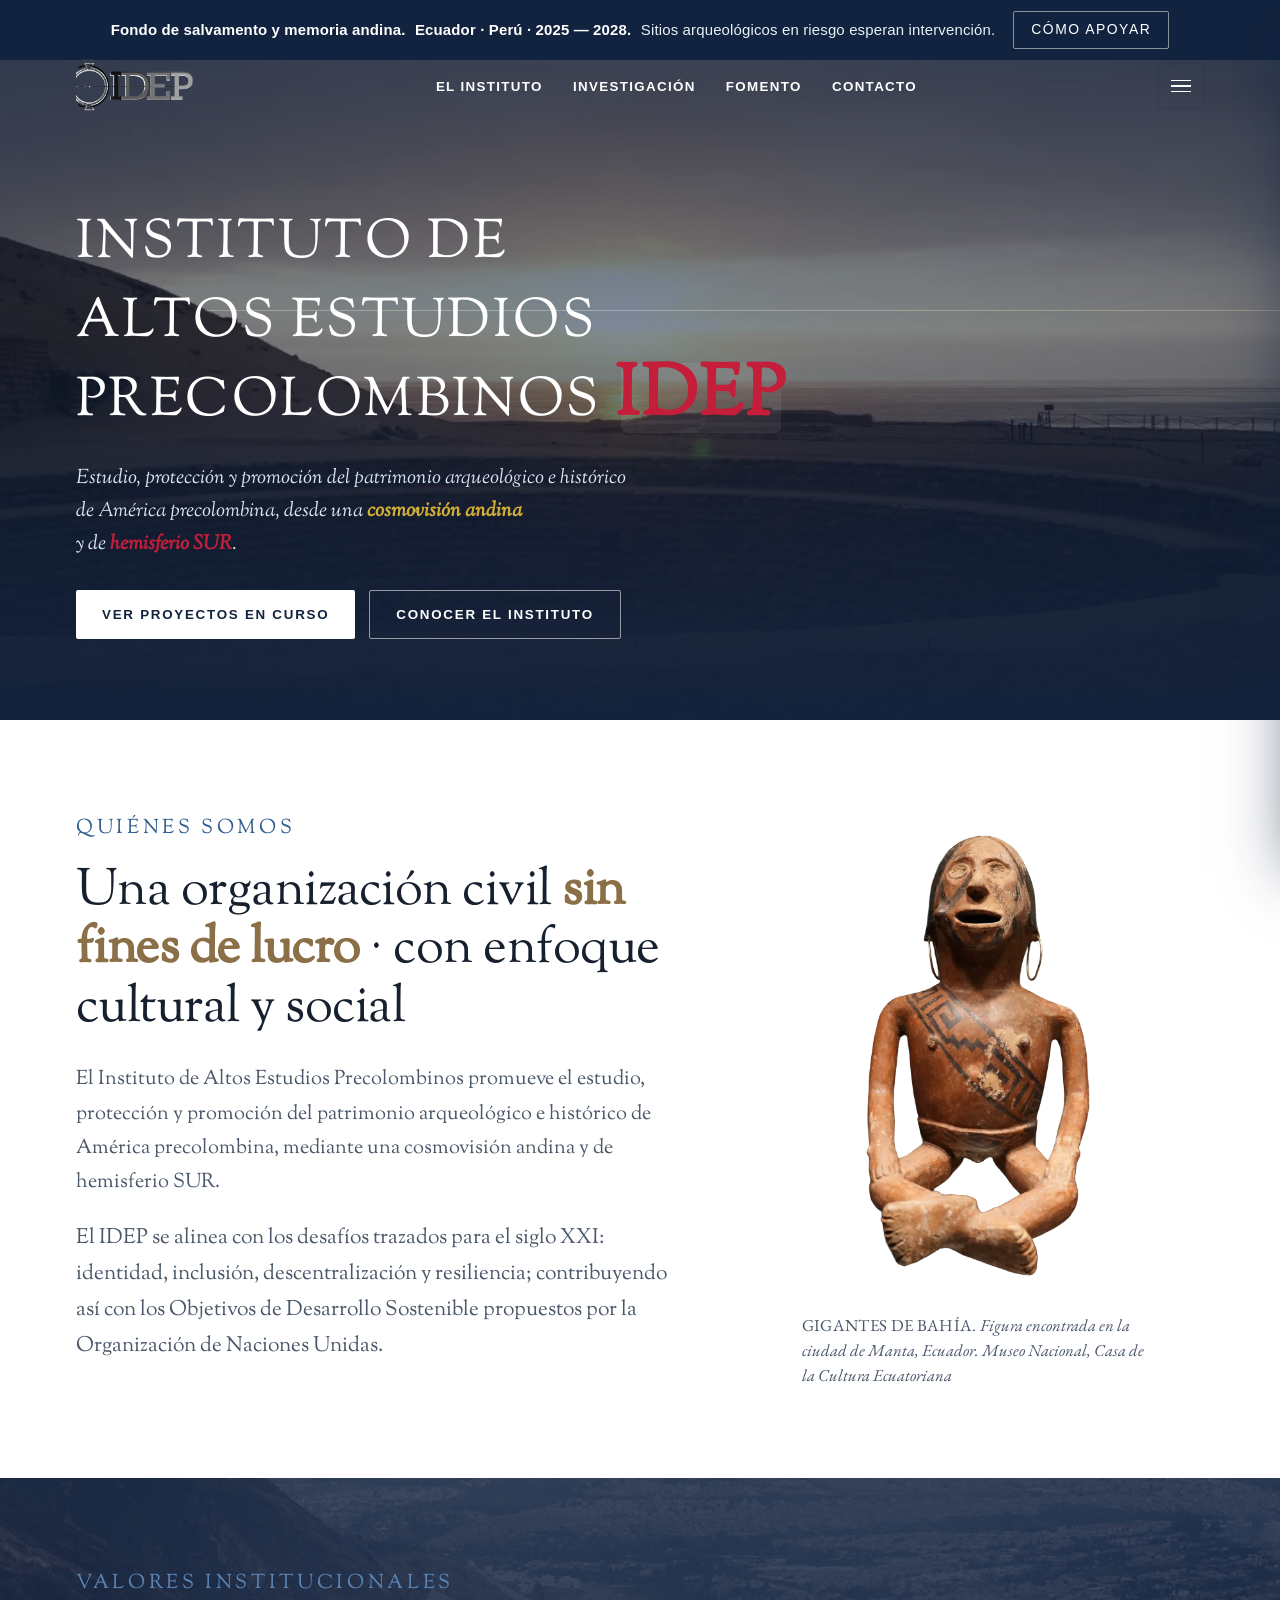
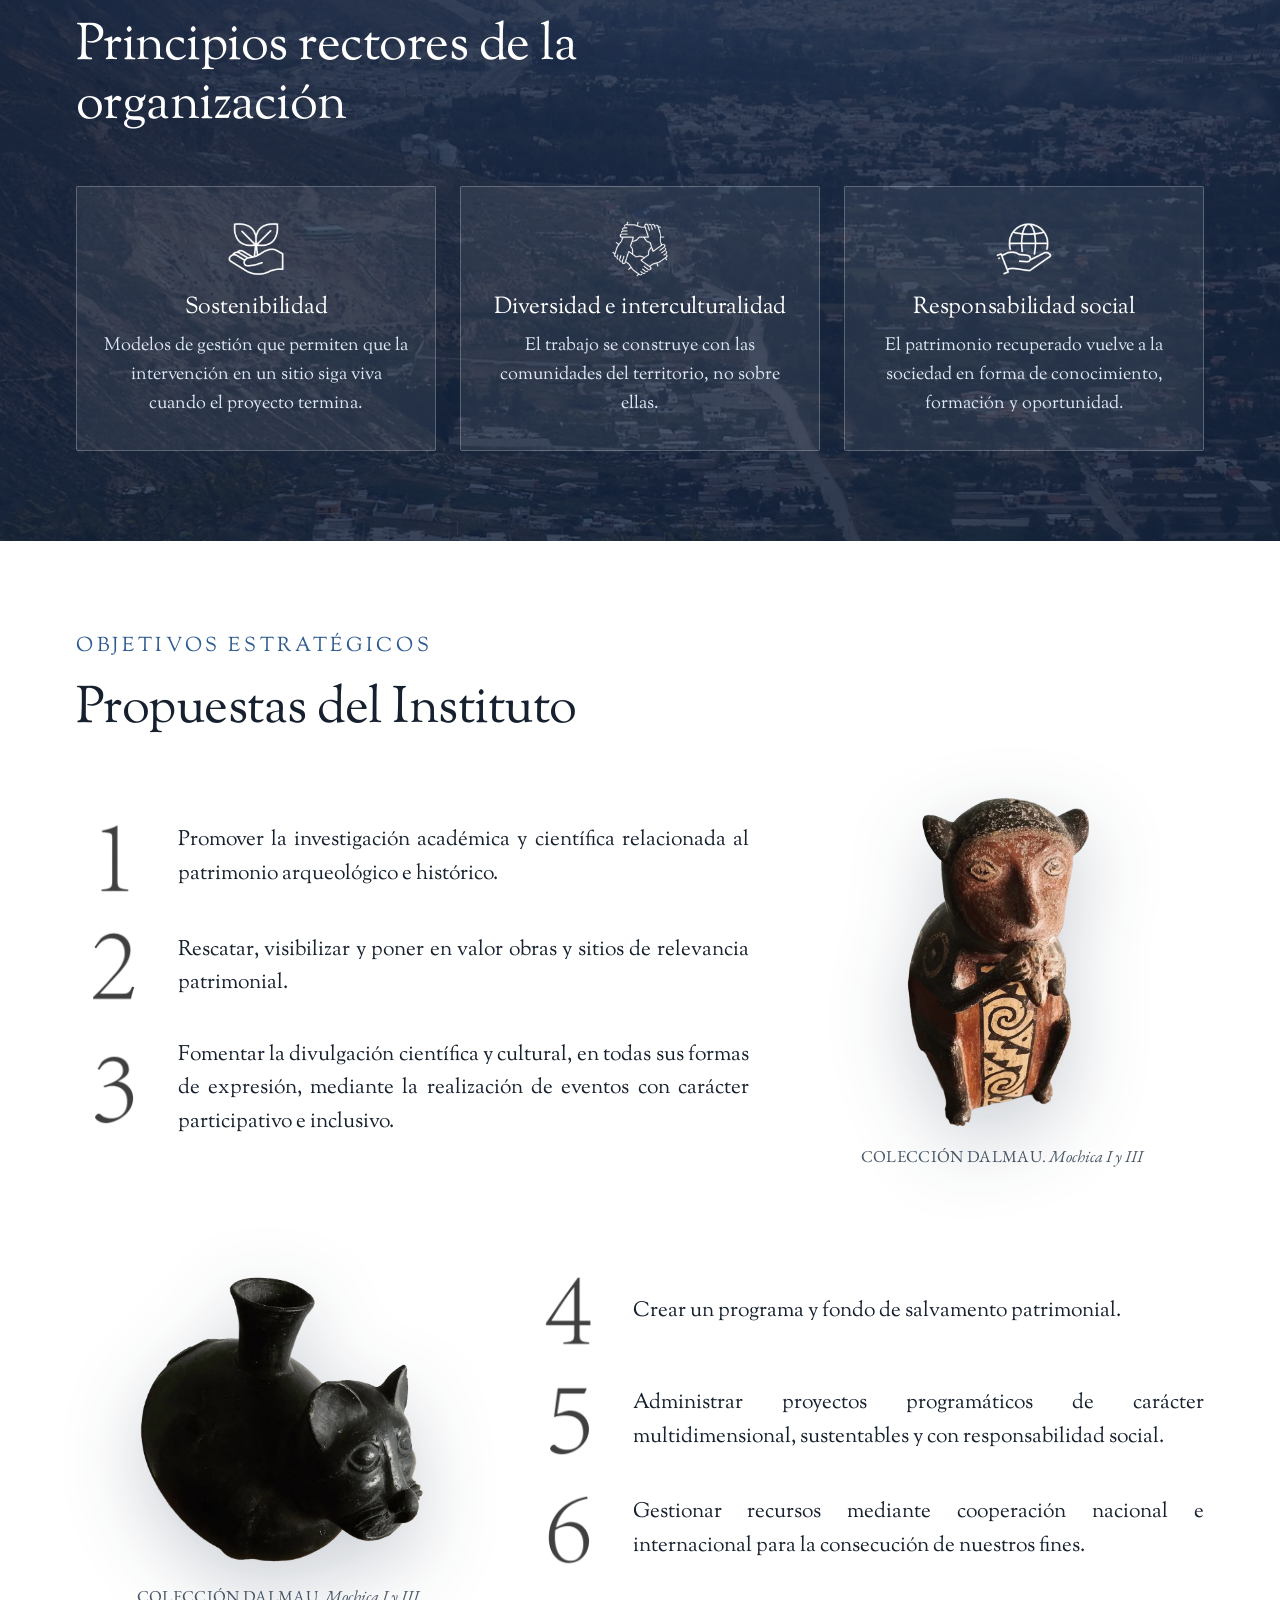
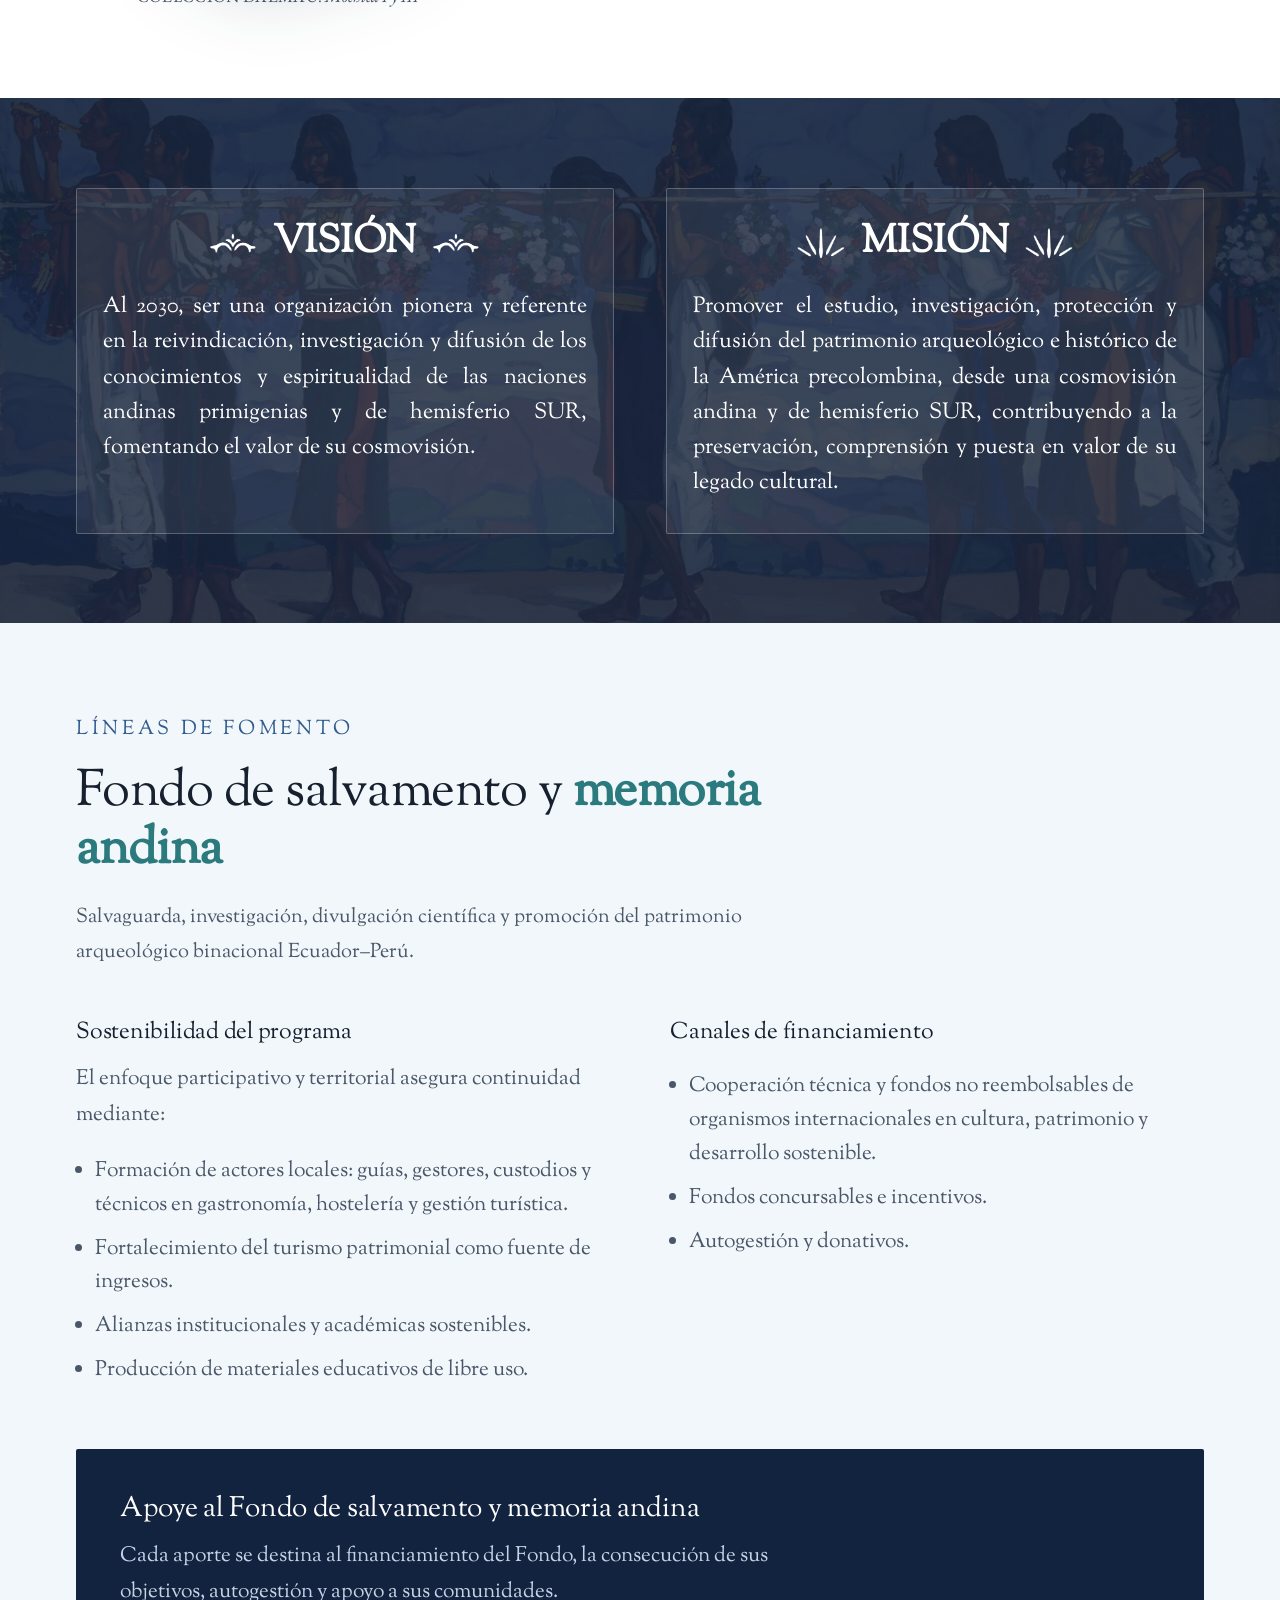
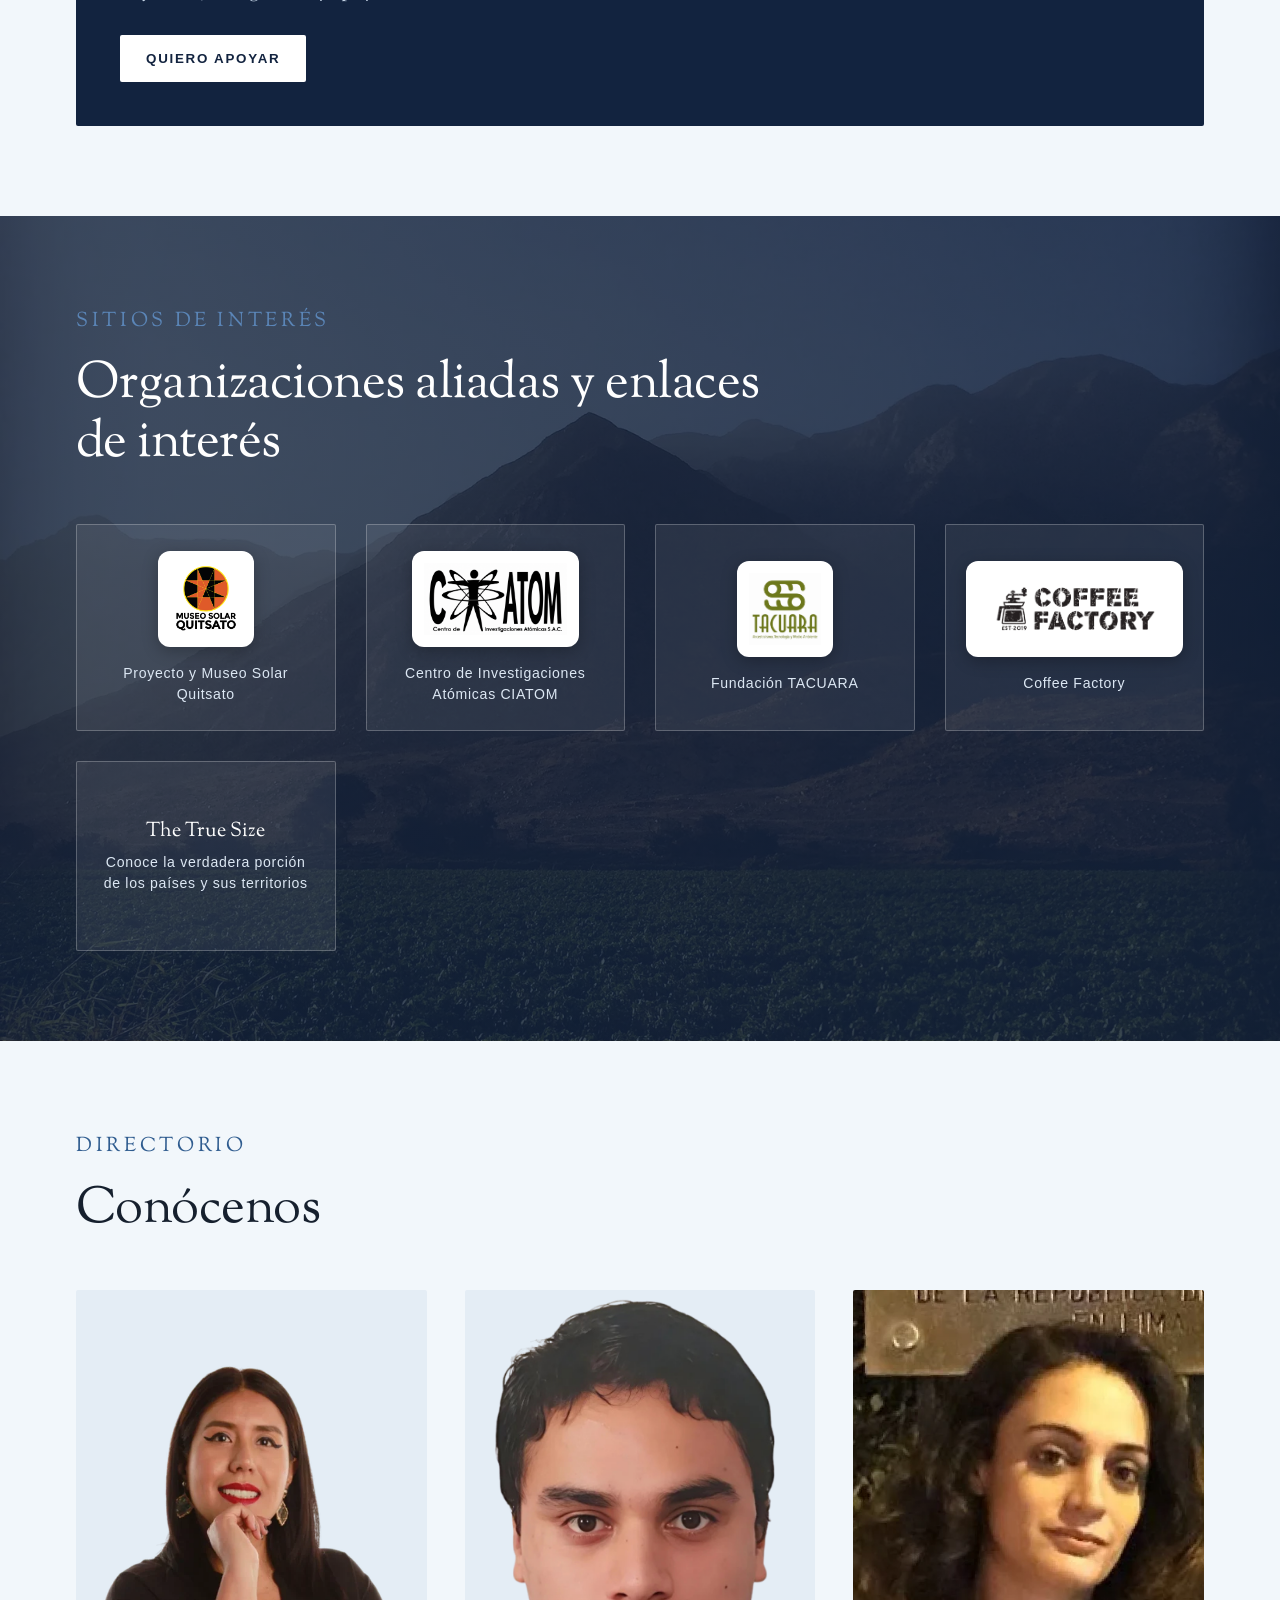
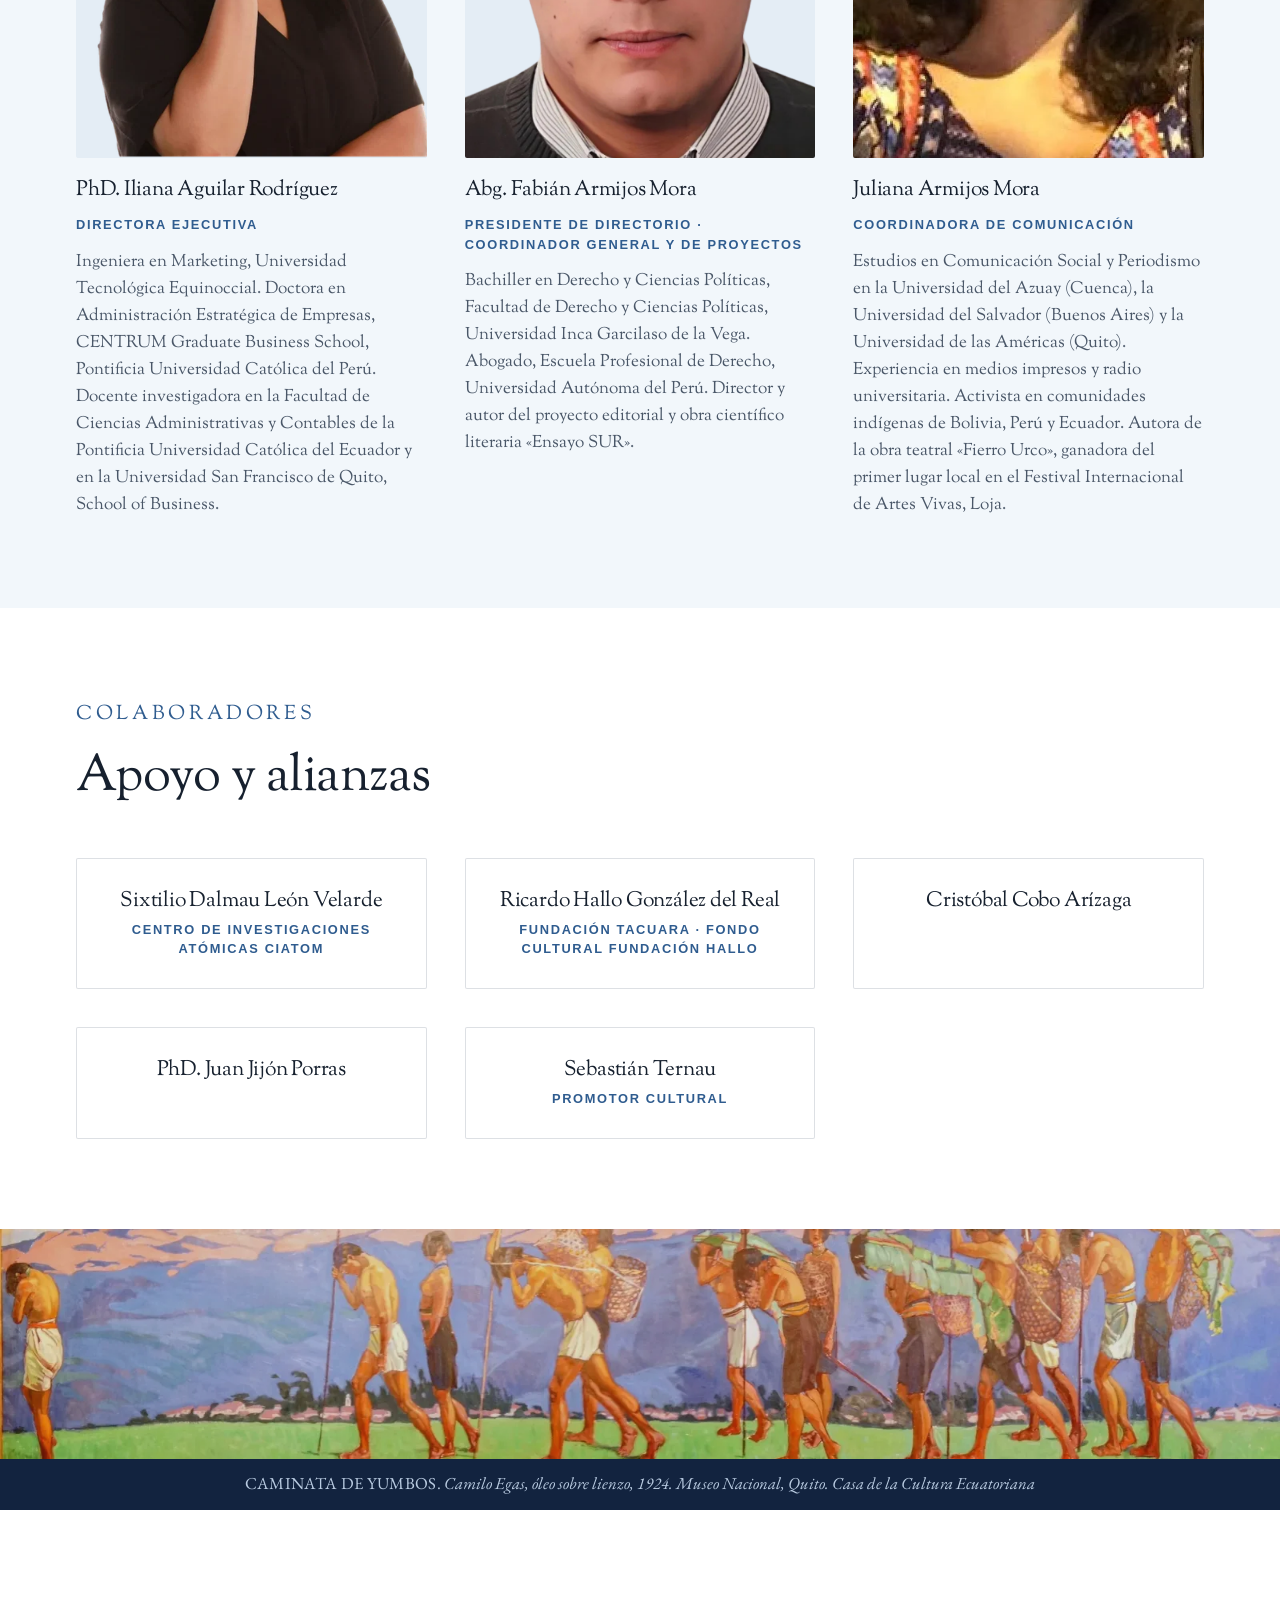
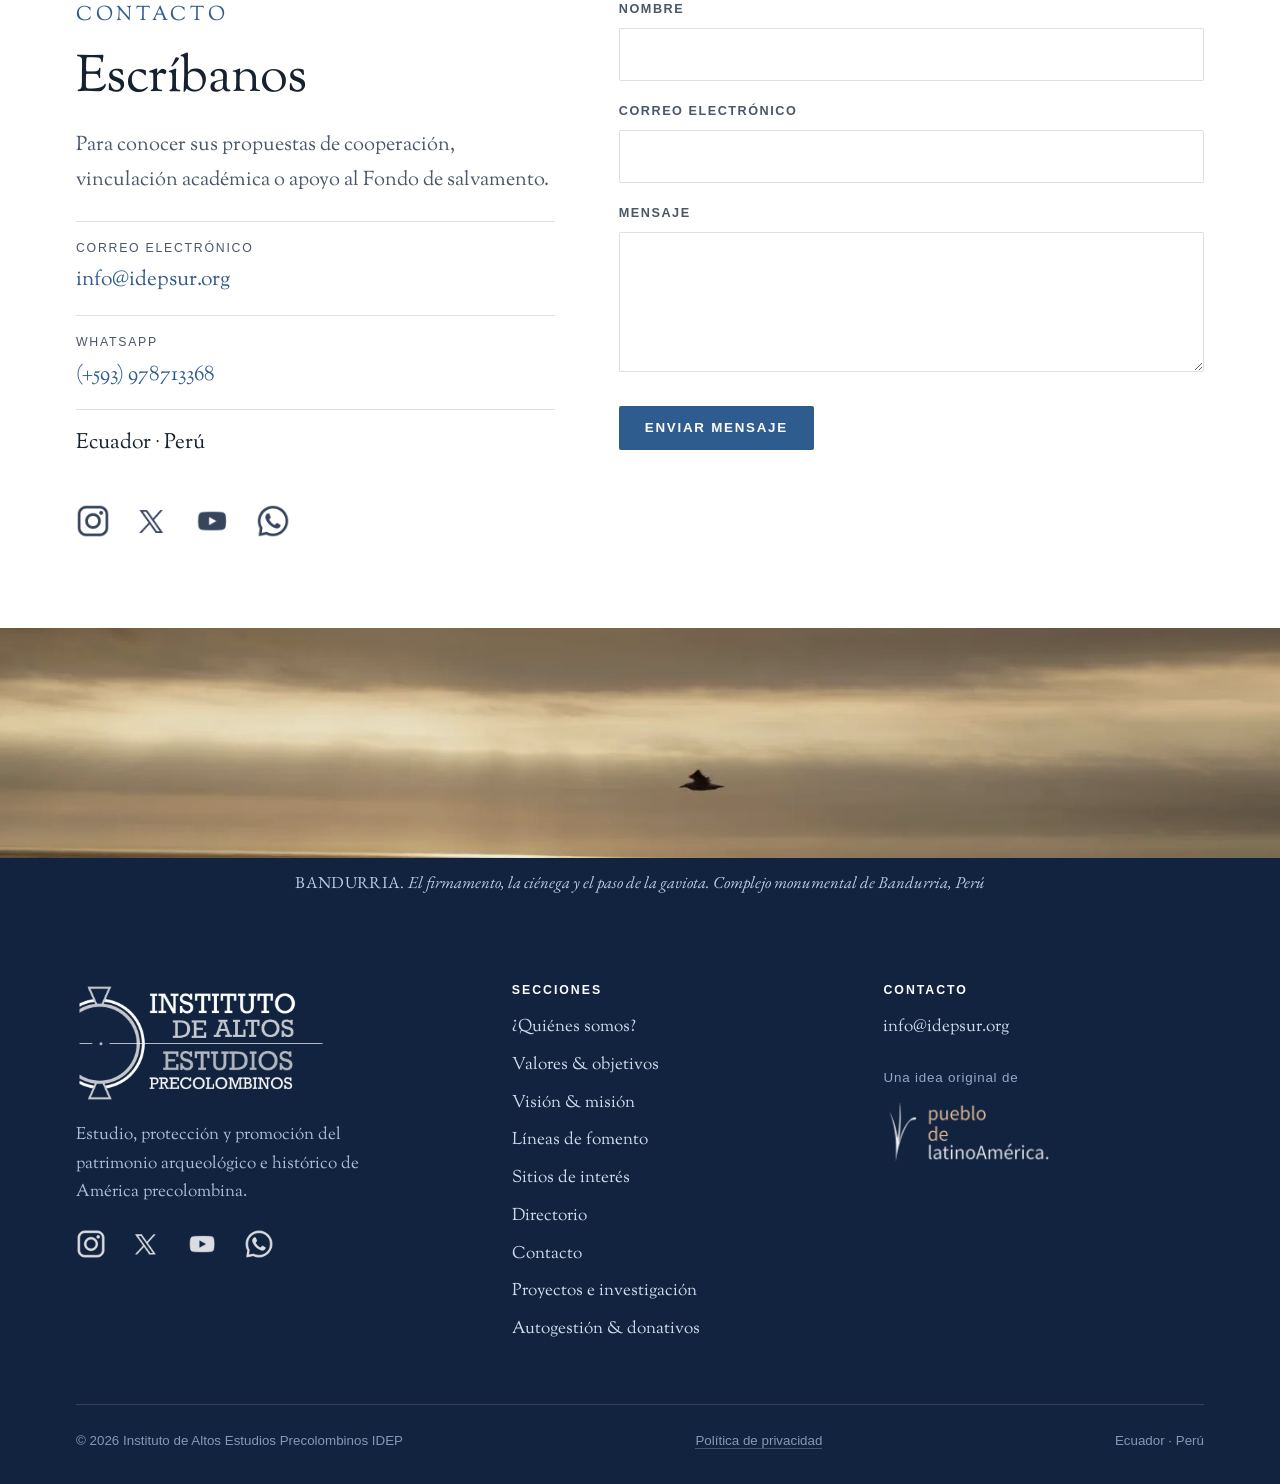
==== commit 05639153: "Add files via upload" ====
--- a/index.html
+++ b/index.html
@@ -164,7 +164,7 @@
     sizes="100vw" width="1922" height="1080" fetchpriority="high" decoding="async" alt="">
   <div class="wrap">
     <h1>INSTITUTO DE <span style="white-space:nowrap">ALTOS ESTUDIOS</span> PRECOLOMBINOS&nbsp;<strong>IDEP</strong></h1>
-    <p class="sub">Estudio, protección y promoción del patrimonio arqueológico e histórico de América precolombina, desde una <span class="resalte-bold" style="color:#d4af37">cosmovisión andina</span> <span style="white-space:nowrap">y de <span class="resalte-bold" style="color:#ff9500">hemisferio SUR</span>.</span></p>
+    <p class="sub">Estudio, protección y promoción del patrimonio arqueológico e histórico de América precolombina, desde una <span class="resalte-bold" style="color:#d4af37">cosmovisión andina</span> <span style="white-space:nowrap">y de <span class="resalte-bold" style="color:#c41e3a">hemisferio SUR</span>.</span></p>
     <div class="acciones">
       <a class="btn btn-solido" href="proyectos-investigacion.html">Ver proyectos en curso</a>
       <a class="btn btn-linea" href="#quienes">Conocer el instituto</a>
